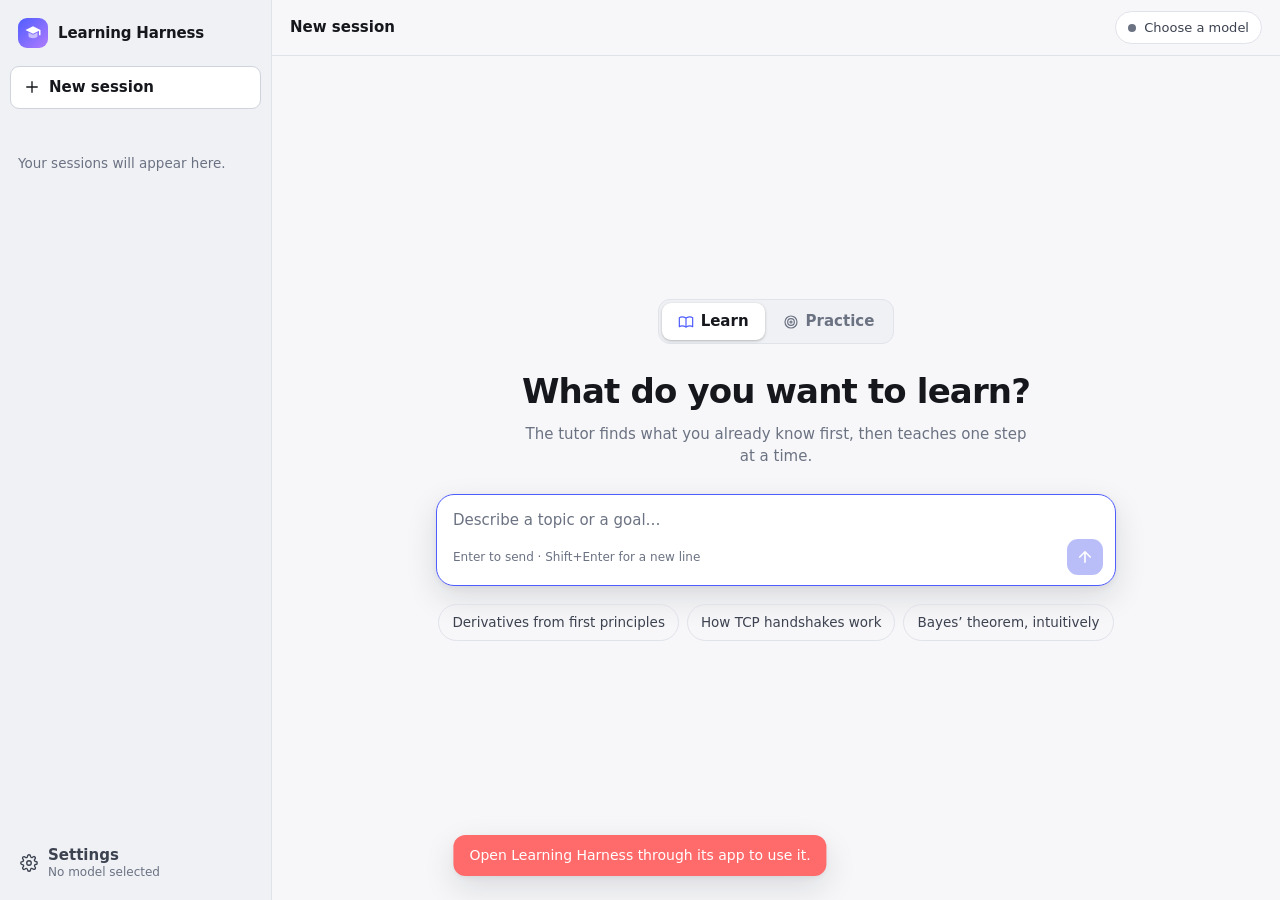
==== src/index.html @ 30ff320a "baseline" ====
<!doctype html>
<html lang="en">
<head>
  <meta charset="utf-8" />
  <meta name="viewport" content="width=device-width, initial-scale=1, viewport-fit=cover" />
  <title>Learning Harness</title>
  <link rel="stylesheet" href="./vendor/katex/katex.min.css" />
  <link rel="stylesheet" href="./styles.css" />
  <script src="./vendor/katex/katex.min.js" defer></script>
  <script type="module" src="./app.js"></script>
</head>
<body>
  <div id="app" class="app">
    <aside class="sidebar" id="sidebar">
      <div class="brand">
        <span class="brand-mark" aria-hidden="true">
          <svg viewBox="0 0 24 24"><path d="M12 3 2 8l10 5 8-4v6h2V8L12 3Z"/><path d="M6 11.2V16c0 1.7 2.7 3 6 3s6-1.3 6-3v-4.8l-6 3-6-3Z" opacity=".55"/></svg>
        </span>
        <span class="brand-name">Learning Harness</span>
        <button class="icon-btn only-mobile" id="close-sidebar" type="button" aria-label="Close menu">
          <svg viewBox="0 0 24 24"><path d="M6 6l12 12M18 6 6 18"/></svg>
        </button>
      </div>

      <button class="new-session" id="new-session" type="button">
        <svg viewBox="0 0 24 24" aria-hidden="true"><path d="M12 5v14M5 12h14"/></svg>
        New session
      </button>

      <nav class="session-list" id="session-list" aria-label="Sessions"></nav>

      <button class="sidebar-footer" id="open-settings" type="button">
        <svg viewBox="0 0 24 24" aria-hidden="true"><circle cx="12" cy="12" r="3"/><path d="M19.4 15a1.7 1.7 0 0 0 .3 1.8l.1.1a2 2 0 1 1-2.8 2.8l-.1-.1a1.7 1.7 0 0 0-1.8-.3 1.7 1.7 0 0 0-1 1.5V21a2 2 0 1 1-4 0v-.1a1.7 1.7 0 0 0-1.1-1.5 1.7 1.7 0 0 0-1.8.3l-.1.1a2 2 0 1 1-2.8-2.8l.1-.1a1.7 1.7 0 0 0 .3-1.8 1.7 1.7 0 0 0-1.5-1H3a2 2 0 1 1 0-4h.1a1.7 1.7 0 0 0 1.5-1.1 1.7 1.7 0 0 0-.3-1.8l-.1-.1a2 2 0 1 1 2.8-2.8l.1.1a1.7 1.7 0 0 0 1.8.3H9a1.7 1.7 0 0 0 1-1.5V3a2 2 0 1 1 4 0v.1a1.7 1.7 0 0 0 1 1.5 1.7 1.7 0 0 0 1.8-.3l.1-.1a2 2 0 1 1 2.8 2.8l-.1.1a1.7 1.7 0 0 0-.3 1.8V9a1.7 1.7 0 0 0 1.5 1H21a2 2 0 1 1 0 4h-.1a1.7 1.7 0 0 0-1.5 1Z"/></svg>
        <span class="footer-text">
          <span>Settings</span>
          <small id="model-label">No model selected</small>
        </span>
      </button>
    </aside>
    <div class="scrim only-mobile" id="scrim" hidden></div>

    <main class="main">
      <header class="topbar">
        <button class="icon-btn only-mobile" id="open-sidebar" type="button" aria-label="Open menu">
          <svg viewBox="0 0 24 24"><path d="M4 7h16M4 12h16M4 17h16"/></svg>
        </button>
        <div class="topbar-title">
          <span class="mode-chip" id="session-mode" hidden></span>
          <h1 id="session-title">New session</h1>
        </div>
        <button class="model-pill" id="model-pill" type="button" title="Change model">
          <span class="dot" aria-hidden="true"></span>
          <span id="model-pill-text">Choose a model</span>
        </button>
      </header>

      <section class="home" id="home">
        <div class="home-inner">
          <div class="segmented" role="tablist" aria-label="Mode" id="mode-toggle">
            <button type="button" role="tab" data-mode="learn" aria-selected="true">
              <svg viewBox="0 0 24 24" aria-hidden="true"><path d="M2 5.5C4.5 4 8 4 12 6c4-2 7.5-2 10-.5V19c-2.5-1.5-6-1.5-10 .5-4-2-7.5-2-10-.5V5.5Z"/><path d="M12 6v13.5"/></svg>
              Learn
            </button>
            <button type="button" role="tab" data-mode="practice" aria-selected="false">
              <svg viewBox="0 0 24 24" aria-hidden="true"><circle cx="12" cy="12" r="9"/><circle cx="12" cy="12" r="5"/><circle cx="12" cy="12" r="1.5"/></svg>
              Practice
            </button>
          </div>
          <h2 class="hero" id="hero">What do you want to learn?</h2>
          <p class="hero-sub" id="hero-sub">The tutor finds what you already know first, then teaches one step at a time.</p>
          <div class="notice" id="setup-notice" hidden>
            <div>
              <strong>Connect a model to start.</strong>
              <span>Sign in with WorkBuddy or add an API key.</span>
            </div>
            <button class="btn primary" type="button" id="setup-button">Open settings</button>
          </div>
          <div class="composer-slot" id="home-composer-slot"></div>
          <div class="suggestions" id="suggestions"></div>
        </div>
      </section>

      <section class="conversation" id="conversation" hidden>
        <div class="messages" id="messages" aria-live="polite"></div>
        <div class="composer-dock" id="dock-composer-slot"></div>
      </section>

      <form class="composer" id="composer">
        <textarea id="prompt" rows="1" placeholder="Describe a topic, a goal, or paste a problem…" aria-label="Message"></textarea>
        <div class="composer-row">
          <span class="composer-hint">Enter to send · Shift+Enter for a new line</span>
          <button class="send" id="send" type="submit" aria-label="Send">
            <svg class="icon-send" viewBox="0 0 24 24"><path d="M12 19V5M5 12l7-7 7 7"/></svg>
            <svg class="icon-stop" viewBox="0 0 24 24"><rect x="6" y="6" width="12" height="12" rx="2"/></svg>
          </button>
        </div>
      </form>
    </main>
  </div>

  <dialog class="settings" id="settings">
    <form method="dialog" class="settings-head">
      <h2>Settings</h2>
      <button class="icon-btn" value="close" aria-label="Close">
        <svg viewBox="0 0 24 24"><path d="M6 6l12 12M18 6 6 18"/></svg>
      </button>
    </form>
    <div class="settings-body">
      <section class="settings-section">
        <h3>Model</h3>
        <p class="muted">Used for every tutor reply.</p>
        <div class="model-form" id="model-form"></div>
      </section>
      <section class="settings-section">
        <h3>Providers</h3>
        <p class="muted">Keys and sign-ins stay on this device, outside your synced data.</p>
        <div class="provider-list" id="provider-list"></div>
      </section>
    </div>
  </dialog>

  <div class="toast" id="toast" role="status" hidden></div>
</body>
</html>
---- src/styles.css ----
/* ---------- tokens ---------- */
:root {
  color-scheme: dark;
  --bg: #0d0f14;
  --bg-elev: #13161d;
  --panel: #161a22;
  --panel-2: #1c212b;
  --hover: #222835;
  --border: #262c38;
  --border-strong: #343b4a;
  --text: #e9ecf2;
  --text-2: #b4bccb;
  --muted: #828b9c;
  --accent: #7c8cff;
  --accent-strong: #5b6cff;
  --accent-soft: rgba(124, 140, 255, 0.14);
  --learn: #7c8cff;
  --practice: #f2a93b;
  --ok: #3ecf8e;
  --warn: #f2a93b;
  --danger: #ff6b6b;
  --danger-soft: rgba(255, 107, 107, 0.12);
  --user-bubble: #1f2531;
  --shadow: 0 10px 30px rgba(0, 0, 0, 0.35), 0 2px 6px rgba(0, 0, 0, 0.25);
  --radius: 14px;
  --radius-sm: 9px;
  --sidebar-w: 272px;
  --content-w: 760px;
  --font: ui-sans-serif, system-ui, -apple-system, "Segoe UI", Roboto, "Helvetica Neue", Arial, sans-serif;
  --font-mono: ui-monospace, "SF Mono", "JetBrains Mono", Menlo, Consolas, monospace;
}

@media (prefers-color-scheme: light) {
  :root {
    color-scheme: light;
    --bg: #f7f7f9;
    --bg-elev: #ffffff;
    --panel: #f0f1f5;
    --panel-2: #e8eaf0;
    --hover: #e4e6ee;
    --border: #e1e3ea;
    --border-strong: #cfd3dd;
    --text: #15171c;
    --text-2: #3c4250;
    --muted: #6b7282;
    --accent: #4f5dff;
    --accent-strong: #3a48f0;
    --accent-soft: rgba(79, 93, 255, 0.1);
    --learn: #4f5dff;
    --practice: #d48806;
    --user-bubble: #eceef4;
    --shadow: 0 12px 32px rgba(20, 24, 40, 0.12), 0 2px 6px rgba(20, 24, 40, 0.06);
  }
}

/* ---------- base ---------- */
* { box-sizing: border-box; }
html, body { height: 100%; margin: 0; }
body {
  background: var(--bg);
  color: var(--text);
  font: 15px/1.5 var(--font);
  -webkit-font-smoothing: antialiased;
  overflow: hidden;
}
button, input, select, textarea { font: inherit; color: inherit; }
button { cursor: pointer; }
svg { width: 18px; height: 18px; fill: none; stroke: currentColor; stroke-width: 1.8; stroke-linecap: round; stroke-linejoin: round; flex: none; }
[hidden] { display: none !important; }
:focus-visible { outline: 2px solid var(--accent); outline-offset: 2px; }

.app {
  display: grid;
  grid-template-columns: var(--sidebar-w) 1fr;
  height: 100vh;
  height: 100dvh;
}

/* ---------- sidebar ---------- */
.sidebar {
  display: flex;
  flex-direction: column;
  gap: 10px;
  min-height: 0;
  padding: 14px 10px 10px;
  background: var(--panel);
  border-right: 1px solid var(--border);
}
.brand { display: flex; align-items: center; gap: 10px; padding: 4px 8px 8px; }
.brand-mark {
  display: grid; place-items: center;
  width: 30px; height: 30px; border-radius: 9px;
  background: linear-gradient(135deg, var(--accent), #b07cff);
  color: white;
}
.brand-mark svg { width: 18px; height: 18px; fill: currentColor; stroke: none; }
.brand-name { font-weight: 650; letter-spacing: -0.01em; flex: 1; }

.new-session {
  display: flex; align-items: center; gap: 8px;
  padding: 9px 12px;
  border: 1px solid var(--border-strong);
  border-radius: var(--radius-sm);
  background: var(--bg-elev);
  font-weight: 550;
  transition: background .15s, border-color .15s;
}
.new-session:hover { background: var(--hover); }

.session-list { flex: 1; overflow-y: auto; min-height: 0; padding: 4px 0; margin: 0 -4px; }
.session-group { padding: 0 4px; }
.session-group + .session-group { margin-top: 12px; }
.session-group h4 {
  margin: 6px 8px 4px; font-size: 11.5px; font-weight: 600;
  text-transform: uppercase; letter-spacing: .06em; color: var(--muted);
}
.session-item {
  position: relative;
  display: flex; align-items: center; gap: 9px;
  width: 100%;
  padding: 7px 8px 7px 10px;
  border: 0; border-radius: 8px;
  background: transparent;
  text-align: left;
  color: var(--text-2);
}
.session-item:hover { background: var(--hover); color: var(--text); }
.session-item.active { background: var(--accent-soft); color: var(--text); }
.session-item .title { flex: 1; min-width: 0; white-space: nowrap; overflow: hidden; text-overflow: ellipsis; font-size: 14px; }
.mode-dot { width: 7px; height: 7px; border-radius: 50%; background: var(--learn); flex: none; }
.mode-dot.practice { background: var(--practice); }
.session-item .delete {
  display: grid; place-items: center;
  width: 26px; height: 26px; margin: -4px -2px -4px 0;
  border: 0; border-radius: 6px; background: transparent; color: var(--muted);
  opacity: 0; transition: opacity .12s;
}
.session-item:hover .delete, .session-item .delete:focus-visible { opacity: 1; }
.session-item .delete:hover { color: var(--danger); background: var(--danger-soft); }
.session-item .delete.armed { opacity: 1; color: white; background: var(--danger); }
.session-item .delete svg { width: 15px; height: 15px; }
.session-empty { padding: 18px 12px; color: var(--muted); font-size: 13.5px; line-height: 1.45; }

.sidebar-footer {
  display: flex; align-items: center; gap: 10px;
  padding: 10px; border: 0; border-radius: 10px; background: transparent; text-align: left;
  color: var(--text-2);
}
.sidebar-footer:hover { background: var(--hover); color: var(--text); }
.footer-text { display: flex; flex-direction: column; min-width: 0; line-height: 1.25; }
.footer-text span { font-weight: 550; }
.footer-text small { color: var(--muted); font-size: 12px; white-space: nowrap; overflow: hidden; text-overflow: ellipsis; }

/* ---------- main ---------- */
.main { position: relative; display: flex; flex-direction: column; min-width: 0; min-height: 0; }
.topbar {
  display: flex; align-items: center; gap: 10px;
  height: 56px; padding: 0 18px;
  border-bottom: 1px solid var(--border);
  flex: none;
}
.topbar-title { display: flex; align-items: center; gap: 10px; min-width: 0; flex: 1; }
.topbar h1 { margin: 0; font-size: 15px; font-weight: 600; white-space: nowrap; overflow: hidden; text-overflow: ellipsis; }
.mode-chip {
  font-size: 11.5px; font-weight: 650; letter-spacing: .03em; text-transform: uppercase;
  padding: 3px 8px; border-radius: 999px;
  color: var(--learn); background: var(--accent-soft);
}
.mode-chip.practice { color: var(--practice); background: rgba(242, 169, 59, 0.14); }
.model-pill {
  display: flex; align-items: center; gap: 8px; max-width: 46%;
  padding: 6px 12px; border-radius: 999px;
  border: 1px solid var(--border); background: var(--bg-elev);
  font-size: 13px; color: var(--text-2);
}
.model-pill:hover { border-color: var(--border-strong); color: var(--text); }
.model-pill span:last-child { white-space: nowrap; overflow: hidden; text-overflow: ellipsis; }
.model-pill .dot { width: 8px; height: 8px; border-radius: 50%; background: var(--muted); flex: none; }
.model-pill.ready .dot { background: var(--ok); box-shadow: 0 0 0 3px rgba(62, 207, 142, 0.18); }

.icon-btn {
  display: grid; place-items: center;
  width: 34px; height: 34px; border: 0; border-radius: 8px;
  background: transparent; color: var(--text-2);
}
.icon-btn:hover { background: var(--hover); color: var(--text); }

/* ---------- home ---------- */
.home { flex: 1; overflow-y: auto; display: grid; place-items: center; padding: 32px 20px 48px; }
.home-inner { width: 100%; max-width: 680px; display: flex; flex-direction: column; align-items: center; }
.hero { margin: 22px 0 6px; font-size: clamp(26px, 4vw, 34px); font-weight: 680; letter-spacing: -0.025em; text-align: center; }
.hero-sub { margin: 0 0 26px; color: var(--muted); text-align: center; max-width: 520px; }
.segmented {
  display: inline-flex; gap: 2px; padding: 3px;
  border-radius: 12px; background: var(--panel); border: 1px solid var(--border);
}
.segmented button {
  display: flex; align-items: center; gap: 7px;
  padding: 7px 16px; border: 0; border-radius: 9px;
  background: transparent; color: var(--muted); font-weight: 560;
  transition: background .15s, color .15s;
}
.segmented button svg { width: 16px; height: 16px; }
.segmented button[aria-selected="true"] { background: var(--bg-elev); color: var(--text); box-shadow: 0 1px 3px rgba(0,0,0,.25); }
.segmented button[aria-selected="true"][data-mode="learn"] svg { color: var(--learn); }
.segmented button[aria-selected="true"][data-mode="practice"] svg { color: var(--practice); }

.composer-slot { width: 100%; }
.suggestions { display: flex; flex-wrap: wrap; justify-content: center; gap: 8px; margin-top: 18px; }
.suggestion {
  padding: 7px 13px; border-radius: 999px;
  border: 1px solid var(--border); background: transparent;
  color: var(--text-2); font-size: 13.5px;
  transition: border-color .15s, background .15s;
}
.suggestion:hover { border-color: var(--border-strong); background: var(--panel); color: var(--text); }

.notice {
  display: flex; align-items: center; justify-content: space-between; gap: 16px;
  width: 100%; margin-bottom: 14px; padding: 12px 14px;
  border-radius: var(--radius); border: 1px solid var(--border);
  background: linear-gradient(0deg, var(--accent-soft), var(--accent-soft)), var(--bg-elev);
}
.notice div { display: flex; flex-direction: column; gap: 2px; font-size: 14px; }
.notice span { color: var(--muted); }

/* ---------- composer ---------- */
.composer {
  width: 100%;
  display: flex; flex-direction: column; gap: 6px;
  padding: 12px 12px 10px 16px;
  border-radius: 18px; border: 1px solid var(--border-strong);
  background: var(--bg-elev);
  box-shadow: var(--shadow);
  transition: border-color .15s;
}
.composer:focus-within { border-color: var(--accent); }
.composer textarea {
  width: 100%; min-height: 26px; max-height: 240px;
  resize: none; border: 0; outline: 0; background: transparent;
  line-height: 1.5; padding: 2px 0;
}
.composer textarea::placeholder { color: var(--muted); }
.composer-row { display: flex; align-items: center; justify-content: space-between; gap: 12px; }
.composer-hint { font-size: 12px; color: var(--muted); }
.send {
  display: grid; place-items: center; margin-left: auto;
  width: 36px; height: 36px; border-radius: 11px; border: 0;
  background: var(--accent-strong); color: white;
  transition: background .15s, opacity .15s, transform .1s;
}
.send:hover { background: var(--accent); }
.send:active { transform: scale(.96); }
.send:disabled { opacity: .35; cursor: default; }
.send svg { width: 18px; height: 18px; stroke-width: 2.2; }
.send .icon-stop { display: none; fill: currentColor; stroke: none; }
.composer.busy .send { background: var(--text); color: var(--bg); }
.composer.busy .icon-send { display: none; }
.composer.busy .icon-stop { display: block; }
.composer.busy .send:disabled { opacity: 1; }

/* ---------- conversation ---------- */
.conversation { flex: 1; display: flex; flex-direction: column; min-height: 0; }
.messages { flex: 1; overflow-y: auto; padding: 28px 20px 12px; scroll-behavior: smooth; }
.messages > * { max-width: var(--content-w); margin-left: auto; margin-right: auto; }
.composer-dock { padding: 8px 20px 18px; }
.composer-dock .composer { max-width: var(--content-w); margin: 0 auto; box-shadow: none; }

.msg { margin-bottom: 26px; }
.msg.user { display: flex; justify-content: flex-end; }
.msg.user .bubble {
  max-width: min(82%, 620px);
  padding: 10px 15px; border-radius: 18px 18px 6px 18px;
  background: var(--user-bubble);
  white-space: pre-wrap; overflow-wrap: anywhere;
}
.msg.assistant .meta {
  display: flex; align-items: center; gap: 8px; margin-bottom: 6px;
  font-size: 12.5px; color: var(--muted);
}
.avatar {
  display: grid; place-items: center;
  width: 22px; height: 22px; border-radius: 7px;
  background: linear-gradient(135deg, var(--accent), #b07cff); color: white;
}
.avatar svg { width: 13px; height: 13px; fill: currentColor; stroke: none; }
.meta .who { color: var(--text-2); font-weight: 600; }
.badge {
  font-size: 11px; font-weight: 600; padding: 2px 7px; border-radius: 999px;
  background: var(--panel-2); color: var(--text-2);
}
.badge.warn { background: rgba(242, 169, 59, 0.14); color: var(--warn); }

.thinking { margin: 4px 0 10px; border-left: 2px solid var(--border-strong); padding-left: 12px; }
.thinking summary { cursor: pointer; color: var(--muted); font-size: 13px; list-style: none; user-select: none; }
.thinking summary::-webkit-details-marker { display: none; }
.thinking summary::before { content: "▸ "; }
.thinking[open] summary::before { content: "▾ "; }
.thinking .thinking-body { margin-top: 6px; color: var(--muted); font-size: 13.5px; white-space: pre-wrap; max-height: 320px; overflow-y: auto; }

.prose { font-size: 15.5px; line-height: 1.7; overflow-wrap: anywhere; }
.prose > :first-child { margin-top: 0; }
.prose > :last-child { margin-bottom: 0; }
.prose p, .prose ul, .prose ol, .prose pre, .prose blockquote, .prose table { margin: 0 0 14px; }
.prose h1, .prose h2, .prose h3, .prose h4 { margin: 22px 0 10px; line-height: 1.3; letter-spacing: -0.01em; }
.prose h1 { font-size: 1.35em; } .prose h2 { font-size: 1.2em; } .prose h3 { font-size: 1.07em; }
.prose ul, .prose ol { padding-left: 1.4em; }
.prose li + li { margin-top: 4px; }
.prose a { color: var(--accent); text-decoration: none; }
.prose a:hover { text-decoration: underline; }
.prose code { font-family: var(--font-mono); font-size: .88em; padding: .12em .38em; border-radius: 6px; background: var(--panel-2); }
.prose pre { padding: 14px 16px; border-radius: 12px; background: var(--panel); border: 1px solid var(--border); overflow-x: auto; }
.prose pre code { padding: 0; background: none; font-size: 13.5px; line-height: 1.55; }
.prose blockquote { padding: 2px 0 2px 14px; border-left: 3px solid var(--border-strong); color: var(--text-2); }
.prose table { border-collapse: collapse; display: block; overflow-x: auto; }
.prose th, .prose td { border: 1px solid var(--border); padding: 6px 10px; }
.prose th { background: var(--panel); }
.prose hr { border: 0; border-top: 1px solid var(--border); margin: 20px 0; }
.prose .katex-display { overflow-x: auto; overflow-y: hidden; padding: 4px 0; }
.prose.streaming > :last-child::after {
  content: ""; display: inline-block; width: 7px; height: 1.05em; margin-left: 2px;
  vertical-align: text-bottom; border-radius: 2px; background: var(--accent);
  animation: blink 1s steps(2) infinite;
}
@keyframes blink { 50% { opacity: 0; } }
.typing { display: inline-flex; gap: 4px; padding: 8px 0; }
.typing i { width: 6px; height: 6px; border-radius: 50%; background: var(--muted); animation: bounce 1.2s infinite; }
.typing i:nth-child(2) { animation-delay: .15s; } .typing i:nth-child(3) { animation-delay: .3s; }
@keyframes bounce { 0%, 60%, 100% { transform: translateY(0); opacity: .5; } 30% { transform: translateY(-4px); opacity: 1; } }

.error-card {
  display: flex; align-items: flex-start; gap: 12px;
  margin-top: 10px; padding: 12px 14px; border-radius: 12px;
  background: var(--danger-soft); border: 1px solid rgba(255, 107, 107, 0.3);
  font-size: 14px;
}
.error-card .text { flex: 1; overflow-wrap: anywhere; }
.error-card strong { display: block; color: var(--danger); margin-bottom: 2px; }

/* ---------- buttons & inputs ---------- */
.btn {
  display: inline-flex; align-items: center; justify-content: center; gap: 6px;
  padding: 8px 14px; border-radius: 9px;
  border: 1px solid var(--border-strong); background: var(--bg-elev);
  font-size: 13.5px; font-weight: 560; white-space: nowrap;
  transition: background .15s, border-color .15s, opacity .15s;
}
.btn:hover { background: var(--hover); }
.btn:disabled { opacity: .5; cursor: default; }
.btn.primary { background: var(--accent-strong); border-color: var(--accent-strong); color: white; }
.btn.primary:hover { background: var(--accent); }
.btn.danger { color: var(--danger); }
.btn.danger:hover { background: var(--danger-soft); border-color: rgba(255, 107, 107, 0.4); }
.btn.link { border-color: transparent; background: transparent; color: var(--accent); padding: 8px 6px; align-self: flex-start; }
.btn.small { padding: 5px 11px; font-size: 12.5px; border-radius: 8px; }
.btn.link:hover { text-decoration: underline; background: transparent; }
.btn svg { width: 15px; height: 15px; }

.field { display: flex; flex-direction: column; gap: 6px; }
.field label { font-size: 12.5px; font-weight: 600; color: var(--text-2); }
.input, select.input {
  width: 100%; padding: 9px 11px; border-radius: 9px;
  border: 1px solid var(--border-strong); background: var(--bg);
  outline: 0; transition: border-color .15s;
}
select.input {
  appearance: none; -webkit-appearance: none; padding-right: 32px;
  background-image: url("data:image/svg+xml,%3Csvg xmlns='http://www.w3.org/2000/svg' viewBox='0 0 24 24' fill='none' stroke='%23828b9c' stroke-width='2' stroke-linecap='round' stroke-linejoin='round'%3E%3Cpath d='m6 9 6 6 6-6'/%3E%3C/svg%3E");
  background-repeat: no-repeat; background-position: right 10px center; background-size: 16px;
}
.input:focus { border-color: var(--accent); }
.row { display: flex; gap: 8px; align-items: center; }
.row .input { flex: 1; min-width: 0; }

/* ---------- settings ---------- */
.settings {
  width: min(640px, calc(100vw - 24px)); max-height: min(86vh, 860px);
  padding: 0; border: 1px solid var(--border); border-radius: 18px;
  background: var(--bg-elev); color: var(--text); box-shadow: var(--shadow);
}
.settings[open] { display: flex; flex-direction: column; }
.settings::backdrop { background: rgba(5, 7, 12, 0.55); backdrop-filter: blur(3px); }
.settings-head { display: flex; align-items: center; justify-content: space-between; padding: 16px 18px 12px 22px; border-bottom: 1px solid var(--border); }
.settings-head h2 { margin: 0; font-size: 17px; }
.settings-body { overflow-y: auto; padding: 6px 22px 22px; }
.settings-section { padding-top: 16px; }
.settings-section h3 { margin: 0; font-size: 14px; }
.muted { color: var(--muted); font-size: 13px; margin: 2px 0 12px; }

.model-form { display: grid; grid-template-columns: 1fr 1fr; gap: 12px; }
.model-form .full { grid-column: 1 / -1; }
.model-detail { font-size: 12.5px; color: var(--muted); }

.provider-list { display: flex; flex-direction: column; gap: 10px; }
.provider {
  padding: 12px 14px; border-radius: 13px;
  border: 1px solid var(--border); background: var(--bg);
}
.provider:not(.open) .provider-body { display: none; }
.provider.connected { border-color: rgba(62, 207, 142, 0.35); }
.provider-head { display: flex; align-items: center; gap: 10px; }
.provider-name { font-weight: 620; flex: 1; }
.status { display: inline-flex; align-items: center; gap: 6px; font-size: 12.5px; color: var(--muted); }
.status::before { content: ""; width: 7px; height: 7px; border-radius: 50%; background: var(--border-strong); }
.status.on { color: var(--ok); }
.status.on::before { background: var(--ok); }
.provider-body { margin-top: 12px; display: flex; flex-direction: column; gap: 10px; }
.provider-body .hint { font-size: 12.5px; color: var(--muted); margin: 0; }
.provider-body details { margin-top: 2px; }
.provider details summary { cursor: pointer; font-size: 12.5px; color: var(--muted); }
.provider details[open] summary { margin-bottom: 8px; }
.waiting { display: flex; align-items: center; gap: 10px; font-size: 13.5px; color: var(--text-2); }
.spinner { width: 16px; height: 16px; border-radius: 50%; border: 2px solid var(--border-strong); border-top-color: var(--accent); animation: spin .8s linear infinite; flex: none; }
@keyframes spin { to { transform: rotate(360deg); } }

/* ---------- toast ---------- */
.toast {
  position: fixed; left: 50%; bottom: 24px; transform: translateX(-50%);
  max-width: min(520px, calc(100vw - 32px));
  padding: 10px 16px; border-radius: 12px;
  background: var(--text); color: var(--bg); font-size: 14px; box-shadow: var(--shadow);
  z-index: 50;
}
.toast.error { background: var(--danger); color: white; }

.only-mobile { display: none; }

/* ---------- small screens ---------- */
@media (max-width: 760px) {
  .app { grid-template-columns: 1fr; }
  .only-mobile { display: grid; }
  .sidebar {
    position: fixed; inset: 0 auto 0 0; z-index: 30;
    width: min(86vw, 320px);
    transform: translateX(-100%); transition: transform .22s ease;
    box-shadow: var(--shadow);
  }
  .app.nav-open .sidebar { transform: none; }
  .scrim { position: fixed; inset: 0; z-index: 20; background: rgba(0, 0, 0, 0.45); }
  .topbar { padding: 0 10px; }
  .model-pill { max-width: 52%; }
  .composer-hint { display: none; }
  .messages { padding: 20px 14px 8px; }
  .composer-dock { padding: 6px 10px calc(10px + env(safe-area-inset-bottom)); }
  .model-form { grid-template-columns: 1fr; }
  .session-item .delete { opacity: 1; }
}
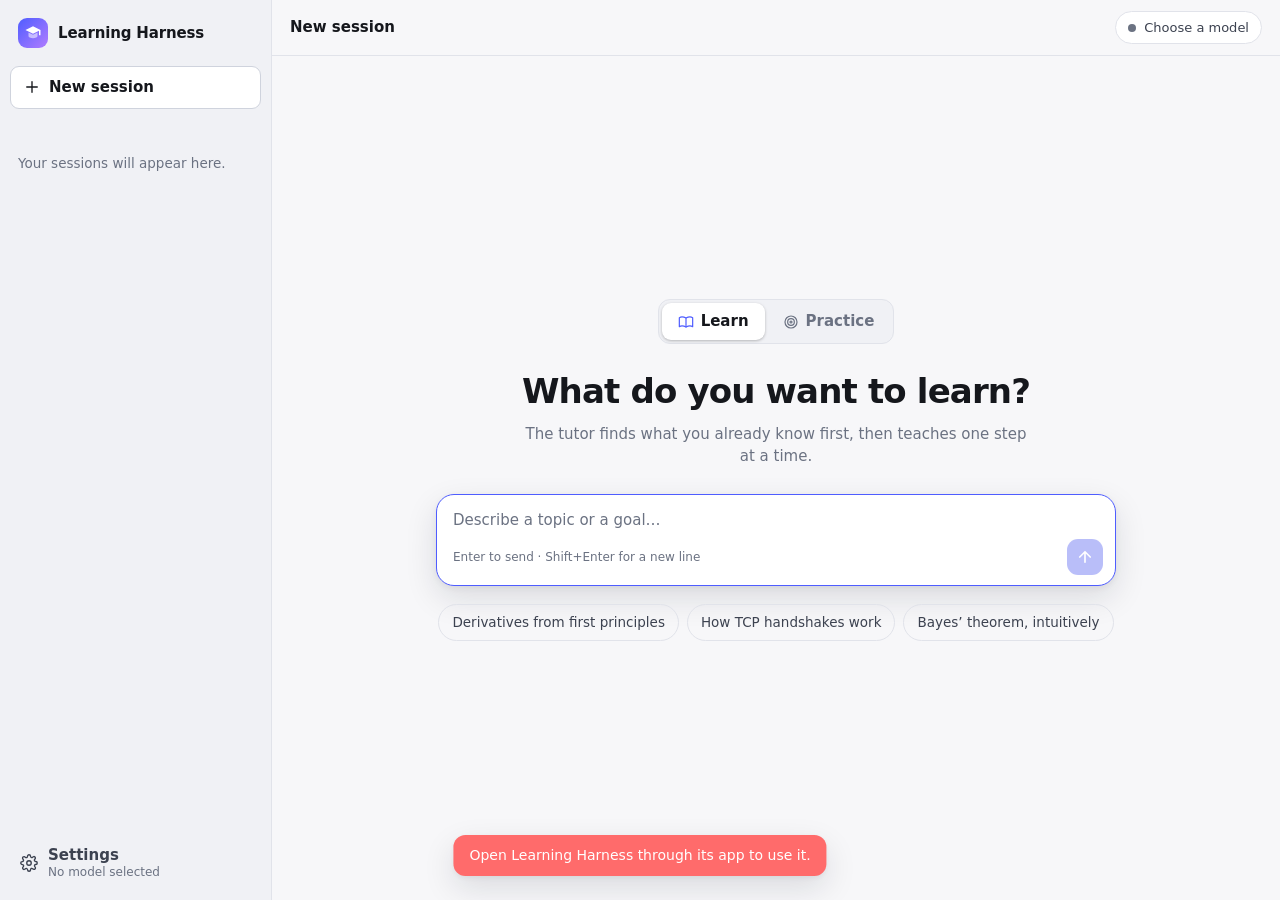
==== commit 33baab54: "M2: model roles (settings migration, resolve, set_role_model/test_role, role cards UI, usage)" ====
--- a/src/index.html
+++ b/src/index.html
@@ -107,8 +107,8 @@
     </form>
     <div class="settings-body">
       <section class="settings-section">
-        <h3>Model</h3>
-        <p class="muted">Used for every tutor reply.</p>
+        <h3>Model roles</h3>
+        <p class="muted">Pick a model per job. Only Tutor is required; unset roles use the Tutor model.</p>
         <div class="model-form" id="model-form"></div>
       </section>
       <section class="settings-section">
--- a/src/styles.css
+++ b/src/styles.css
@@ -391,6 +391,29 @@
 .model-form .full { grid-column: 1 / -1; }
 .model-detail { font-size: 12.5px; color: var(--muted); }
 
+/* Model roles (§4.22). Each role card spans the full settings width. */
+.role-card {
+  padding: 14px 16px; border-radius: 13px;
+  border: 1px solid var(--border); background: var(--bg);
+  display: flex; flex-direction: column; gap: 10px;
+}
+.role-card.required { border-color: rgba(110, 160, 255, 0.45); }
+.model-form > .roles-optional { grid-column: 1 / -1; }
+.roles-optional > summary { cursor: pointer; font-size: 13px; font-weight: 600; color: var(--text-2); padding: 8px 2px; }
+.roles-optional > .role-card { margin-bottom: 10px; }
+.role-head { display: flex; align-items: center; gap: 8px; flex-wrap: wrap; }
+.role-title { font-size: 13.5px; flex: 1; }
+.role-title em { color: var(--muted); font-style: italic; }
+.chip { font-size: 11px; padding: 2px 8px; border-radius: 999px; border: 1px solid var(--border-strong); color: var(--text-2); }
+.chip.req { border-color: var(--accent); color: var(--accent); }
+.chip.fallback { color: var(--muted); }
+.role-guidance { font-size: 12.5px; color: var(--muted); margin: 0; line-height: 1.5; }
+.role-usage { font-size: 12px; color: var(--muted); }
+.role-warnings { display: flex; flex-direction: column; gap: 3px; }
+.warn-line { font-size: 12px; color: #e0a44a; }
+.role-test { font-size: 12px; color: var(--ok); }
+.role-test.error { color: var(--danger, #e05a5a); }
+
 .provider-list { display: flex; flex-direction: column; gap: 10px; }
 .provider {
   padding: 12px 14px; border-radius: 13px;
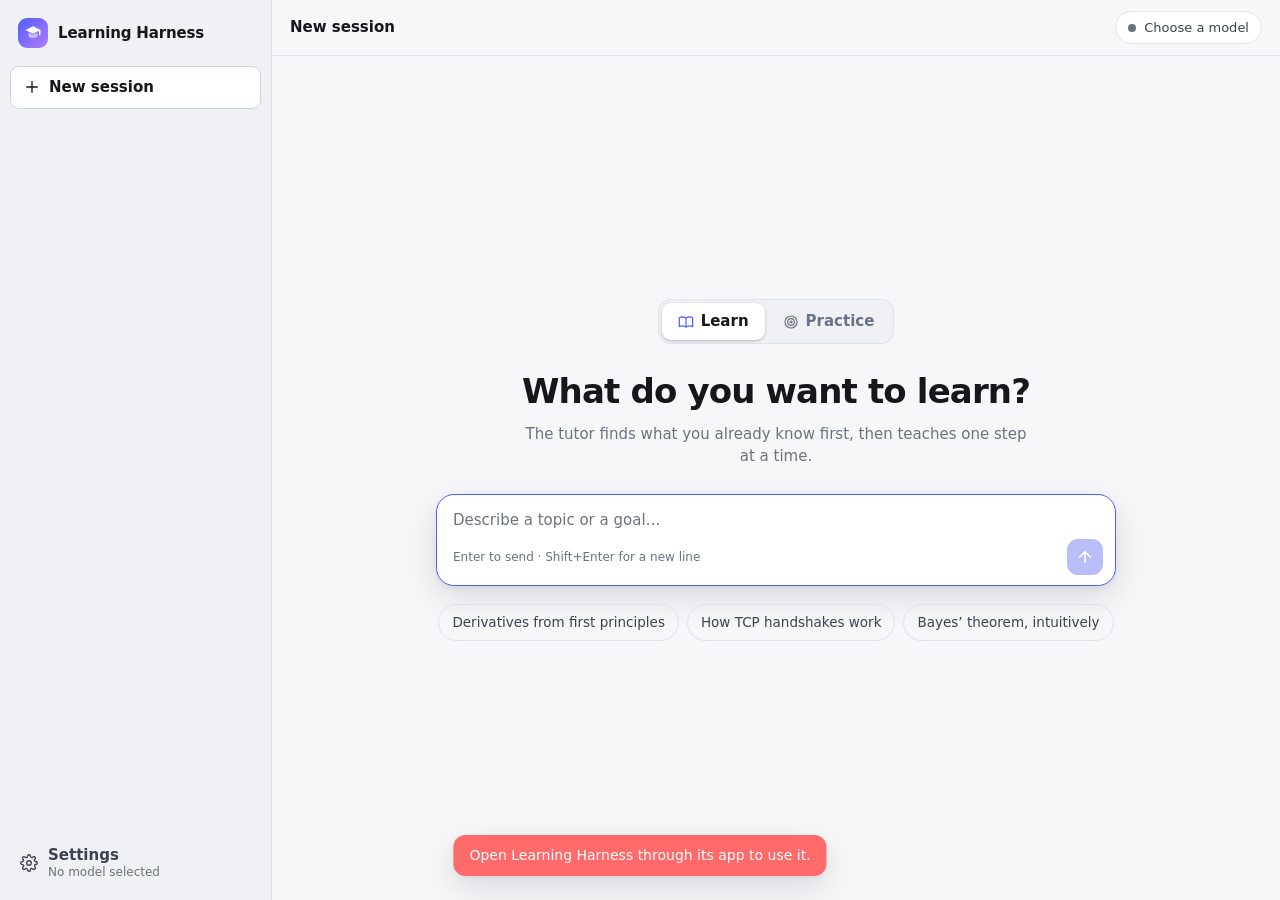
==== commit 20ce8589: "M6+M7: Learn UI (phase strip, cards, plan panel, job chips) and streaming/lazy-render performance" ====
--- a/src/index.html
+++ b/src/index.html
@@ -6,7 +6,6 @@
   <title>Learning Harness</title>
   <link rel="stylesheet" href="./vendor/katex/katex.min.css" />
   <link rel="stylesheet" href="./styles.css" />
-  <script src="./vendor/katex/katex.min.js" defer></script>
   <script type="module" src="./app.js"></script>
 </head>
 <body>
@@ -48,6 +47,10 @@
           <span class="mode-chip" id="session-mode" hidden></span>
           <h1 id="session-title">New session</h1>
         </div>
+        <button class="plan-toggle btn small" id="plan-toggle" type="button" aria-controls="plan-panel" aria-expanded="false" hidden>
+          <svg viewBox="0 0 24 24" aria-hidden="true"><path d="M9 6h11M9 12h11M9 18h11M4 6h.01M4 12h.01M4 18h.01"/></svg>
+          Plan
+        </button>
         <button class="model-pill" id="model-pill" type="button" title="Change model">
           <span class="dot" aria-hidden="true"></span>
           <span id="model-pill-text">Choose a model</span>
@@ -81,8 +84,21 @@
       </section>
 
       <section class="conversation" id="conversation" hidden>
-        <div class="messages" id="messages" aria-live="polite"></div>
-        <div class="composer-dock" id="dock-composer-slot"></div>
+        <div class="conv-main">
+          <nav class="phase-strip" id="phase-strip" aria-label="Session progress" hidden></nav>
+          <div class="messages" id="messages">
+            <div class="timeline" id="timeline" role="log" aria-live="polite" aria-relevant="additions"></div>
+            <div class="plan-slot" id="plan-slot"></div>
+            <div class="live" id="live"></div>
+          </div>
+          <div class="composer-dock" id="dock-composer-slot"></div>
+          <div class="readonly-bar" id="readonly-bar" hidden>
+            <p>This session was made with an earlier version of the tutor and is read-only.</p>
+            <button class="btn primary" id="readonly-new" type="button">Start a new session</button>
+          </div>
+        </div>
+        <div class="plan-scrim" id="plan-scrim" hidden></div>
+        <aside class="plan-panel" id="plan-panel" aria-label="Plan" hidden></aside>
       </section>
 
       <form class="composer" id="composer">
--- a/src/styles.css
+++ b/src/styles.css
@@ -260,9 +260,12 @@
 .composer.busy .send:disabled { opacity: 1; }
 
 /* ---------- conversation ---------- */
-.conversation { flex: 1; display: flex; flex-direction: column; min-height: 0; }
-.messages { flex: 1; overflow-y: auto; padding: 28px 20px 12px; scroll-behavior: smooth; }
+.conversation { flex: 1; display: flex; min-height: 0; min-width: 0; position: relative; }
+.conv-main { flex: 1; display: flex; flex-direction: column; min-height: 0; min-width: 0; }
+.messages { flex: 1; overflow-y: auto; padding: 28px 20px 12px; }
 .messages > * { max-width: var(--content-w); margin-left: auto; margin-right: auto; }
+/* Off-screen history skips layout and paint; `auto` remembers real sizes. */
+.timeline > * { content-visibility: auto; contain-intrinsic-block-size: auto 140px; }
 .composer-dock { padding: 8px 20px 18px; }
 .composer-dock .composer { max-width: var(--content-w); margin: 0 auto; box-shadow: none; }
 
@@ -317,7 +320,12 @@
 .prose th { background: var(--panel); }
 .prose hr { border: 0; border-top: 1px solid var(--border); margin: 20px 0; }
 .prose .katex-display { overflow-x: auto; overflow-y: hidden; padding: 4px 0; }
-.prose.streaming > :last-child::after {
+.prose > .tail { display: contents; }
+.prose > .tail:first-child > :first-child { margin-top: 0; }
+.prose > .tail:last-child > :last-child { margin-bottom: 0; }
+/* The tail exists only while a reply streams; closing it drops the caret
+   without restyling the rendered blocks. */
+.prose > .tail > :last-child::after {
   content: ""; display: inline-block; width: 7px; height: 1.05em; margin-left: 2px;
   vertical-align: text-bottom; border-radius: 2px; background: var(--accent);
   animation: blink 1s steps(2) infinite;
@@ -445,6 +453,152 @@
   z-index: 50;
 }
 .toast.error { background: var(--danger); color: white; }
+
+/* ---------- learn: phase strip ---------- */
+.phase-strip {
+  display: flex; align-items: center; gap: 14px; flex-wrap: wrap;
+  padding: 8px 20px; border-bottom: 1px solid var(--border);
+  font-size: 12.5px; color: var(--muted);
+}
+.phase-strip ol { display: flex; flex-wrap: wrap; align-items: center; gap: 0; margin: 0; padding: 0; list-style: none; }
+.phase-strip li { display: flex; align-items: center; padding: 3px 0; }
+.phase-strip li + li::before { content: "·"; margin: 0 10px; color: var(--muted); }
+.phase-strip li.done { color: var(--text-2); }
+.phase-strip li.current { color: var(--accent); font-weight: 650; }
+.phase-strip .planning { display: inline-flex; align-items: center; gap: 6px; color: var(--text-2); }
+.phase-strip .planning .spinner { width: 12px; height: 12px; }
+
+/* ---------- learn: cards ---------- */
+.card {
+  margin-bottom: 22px; border: 1px solid var(--border-strong); border-radius: var(--radius);
+  background: var(--bg-elev);
+}
+.card-head { display: flex; align-items: center; gap: 8px; padding: 10px 16px; border-bottom: 1px solid var(--border); }
+details.card > summary.card-head { cursor: pointer; list-style: none; border-bottom: 0; }
+details.card > summary.card-head::-webkit-details-marker { display: none; }
+details.card > summary.card-head::before { content: "▸"; color: var(--muted); }
+details.card[open] > summary.card-head { border-bottom: 1px solid var(--border); }
+details.card[open] > summary.card-head::before { content: "▾"; }
+.card-kicker { font-size: 12px; font-weight: 650; letter-spacing: .04em; text-transform: uppercase; color: var(--accent); flex: 1; }
+.card-title { margin: 0; font-size: 15px; flex: 1; }
+.card-body { padding: 12px 16px 14px; display: flex; flex-direction: column; gap: 12px; }
+.card .prose { font-size: 15px; }
+.qform { display: flex; flex-direction: column; gap: 12px; }
+.qform textarea.input, .change-form textarea.input { resize: vertical; min-height: 44px; line-height: 1.5; }
+.options { display: flex; flex-direction: column; gap: 6px; margin: 0; padding: 0; border: 0; }
+.options legend { font-size: 12.5px; font-weight: 600; color: var(--text-2); margin-bottom: 6px; padding: 0; }
+.opt {
+  display: flex; align-items: baseline; gap: 10px; padding: 8px 12px;
+  border: 1px solid var(--border); border-radius: var(--radius-sm); cursor: pointer;
+}
+.opt:hover { border-color: var(--border-strong); background: var(--panel); }
+.opt:has(input:checked) { border-color: var(--accent); background: var(--accent-soft); }
+.opt input { accent-color: var(--accent); }
+.opt .rec { margin-left: auto; font-size: 12px; color: var(--ok); font-weight: 600; }
+.confidence { display: flex; align-items: center; gap: 10px; font-size: 13px; }
+.confidence label { font-weight: 600; color: var(--text-2); }
+.confidence input { flex: 1; accent-color: var(--accent); }
+.confidence output { min-width: 3.5em; text-align: right; color: var(--text-2); font-variant-numeric: tabular-nums; }
+.qactions { display: flex; align-items: center; gap: 8px; flex-wrap: wrap; }
+.qactions .idk[aria-pressed="true"] { border-color: var(--warn); color: var(--warn); background: rgba(242, 169, 59, 0.1); }
+.qstatus { font-size: 12.5px; color: var(--muted); }
+.qanswer { display: grid; grid-template-columns: max-content 1fr; gap: 4px 14px; margin: 0; font-size: 14px; }
+.qanswer dt { color: var(--muted); }
+.qanswer dd { margin: 0; }
+.qanswer dd.pre { white-space: pre-wrap; overflow-wrap: anywhere; }
+.verdict { padding: 10px 12px; border-radius: var(--radius-sm); border-left: 3px solid var(--border-strong); background: var(--panel); }
+.verdict strong { display: block; margin-bottom: 4px; }
+.verdict-note { margin: 0 0 6px; color: var(--text-2); font-size: 14px; }
+.verdict.v-correct { border-left-color: var(--ok); } .verdict.v-correct strong { color: var(--ok); }
+.verdict.v-partial { border-left-color: var(--warn); } .verdict.v-partial strong { color: var(--warn); }
+.verdict.v-wrong { border-left-color: var(--danger); } .verdict.v-wrong strong { color: var(--danger); }
+.badge.v-correct, .badge.ok { background: rgba(62, 207, 142, 0.14); color: var(--ok); }
+.badge.v-partial { background: rgba(242, 169, 59, 0.14); color: var(--warn); }
+.badge.v-wrong { background: var(--danger-soft); color: var(--danger); }
+.chosen { margin: 0; }
+.muted-label { color: var(--muted); font-size: 12.5px; font-weight: 600; margin-right: 4px; }
+.hidden-item { display: none; }
+
+/* ---------- learn: plan ---------- */
+.plan-goal { margin: 0; }
+.plan-sections { margin: 0; padding-left: 1.3em; display: flex; flex-direction: column; gap: 12px; }
+.plan-section::marker { color: var(--muted); }
+.section-head { display: flex; align-items: center; gap: 8px; flex-wrap: wrap; }
+.section-title { font-weight: 600; }
+.badge.mode { background: var(--accent-soft); color: var(--accent); }
+.section-line { margin: 4px 0 0; font-size: 13.5px; color: var(--text-2); }
+.plan-nodes { margin: 6px 0 0; padding-left: 18px; list-style: none; display: flex; flex-direction: column; gap: 3px; font-size: 13.5px; }
+.node { display: flex; align-items: baseline; gap: 8px; padding: 2px 6px; border-radius: 6px; color: var(--text-2); }
+.node .kind { font-size: 11.5px; color: var(--muted); }
+.node.done .node-title::after { content: " ✓"; color: var(--ok); }
+.node.current { background: var(--accent-soft); color: var(--text); }
+.plugin-chips { display: flex; flex-wrap: wrap; gap: 6px; margin-top: 6px; }
+.plugin-chip {
+  display: inline-flex; align-items: center; gap: 4px; padding: 2px 4px 2px 10px;
+  border: 1px solid var(--border-strong); border-radius: 999px; font-size: 12.5px;
+}
+.plugin-chip.removed .plugin-name { text-decoration: line-through; color: var(--muted); }
+.chip-x { border: 0; background: transparent; color: var(--muted); border-radius: 999px; padding: 1px 7px; font-size: 12.5px; }
+.chip-x:hover { background: var(--hover); color: var(--text); }
+.plan-actions { display: flex; align-items: center; gap: 10px; }
+.change-form { display: flex; flex-direction: column; gap: 8px; }
+
+.plan-panel {
+  width: 320px; flex: none; overflow-y: auto;
+  border-left: 1px solid var(--border); background: var(--panel);
+}
+.panel-head { display: flex; align-items: center; justify-content: space-between; padding: 12px 12px 8px 18px; }
+.panel-head h2 { margin: 0; font-size: 15px; }
+.panel-body { padding: 0 18px 18px; display: flex; flex-direction: column; gap: 14px; }
+.plan-panel .plan-section { color: var(--text-2); }
+.plan-panel .plan-section.current > .section-head .section-title { color: var(--accent); }
+.plan-panel .plan-section.done > .section-head .section-title { color: var(--muted); }
+.plan-panel .btn { align-self: flex-start; }
+.plan-scrim { display: none; }
+.topbar .plan-toggle { flex: none; }
+
+/* ---------- learn: jobs, notices, read-only ---------- */
+.job-chip {
+  display: flex; align-items: center; gap: 8px; flex-wrap: wrap;
+  width: fit-content; max-width: 100%; margin: 0 auto 18px 0;
+  padding: 6px 12px; border-radius: 12px;
+  border: 1px solid var(--border); background: var(--panel); font-size: 13px; color: var(--text-2);
+}
+.job-chip .spinner { width: 12px; height: 12px; }
+.job-dot { width: 7px; height: 7px; border-radius: 50%; background: var(--muted); flex: none; }
+.job-chip.done .job-dot, .job-chip.state-done .job-dot { background: var(--ok); }
+.job-chip.state-failed .job-dot { background: var(--danger); }
+.job-error { color: var(--danger); }
+details.job-chip { display: block; width: auto; }
+details.job-chip > summary { display: flex; align-items: center; gap: 8px; cursor: pointer; list-style: none; }
+details.job-chip > summary::-webkit-details-marker { display: none; }
+details.job-chip > summary::after { content: "▸"; color: var(--muted); }
+details.job-chip[open] > summary::after { content: "▾"; }
+.job-brief { margin-top: 10px; font-size: 14px; color: var(--text); }
+.plan-notice {
+  margin: 0 0 18px; padding: 6px 12px; border-left: 3px solid var(--accent);
+  color: var(--text-2); font-size: 13.5px; background: var(--accent-soft); border-radius: 0 8px 8px 0;
+}
+.divider { display: flex; align-items: center; gap: 12px; margin: 0 0 22px; color: var(--muted); font-size: 12.5px; }
+.divider::before, .divider::after { content: ""; flex: 1; border-top: 1px solid var(--border); }
+.readonly-bar {
+  display: flex; align-items: center; justify-content: space-between; gap: 14px;
+  max-width: var(--content-w); width: calc(100% - 40px); margin: 8px auto 18px; padding: 12px 14px;
+  border: 1px solid var(--border); border-radius: var(--radius); background: var(--panel);
+}
+.readonly-bar p { margin: 0; color: var(--text-2); font-size: 14px; }
+.sr-only {
+  position: absolute; width: 1px; height: 1px; padding: 0; margin: -1px;
+  overflow: hidden; clip: rect(0 0 0 0); white-space: nowrap; border: 0;
+}
+
+@media (max-width: 1100px) {
+  .plan-panel {
+    position: absolute; inset: 0 0 0 auto; z-index: 25;
+    width: min(88vw, 360px); box-shadow: var(--shadow);
+  }
+  .plan-scrim { display: block; position: absolute; inset: 0; z-index: 24; background: rgba(0, 0, 0, 0.4); }
+}
 
 .only-mobile { display: none; }
 
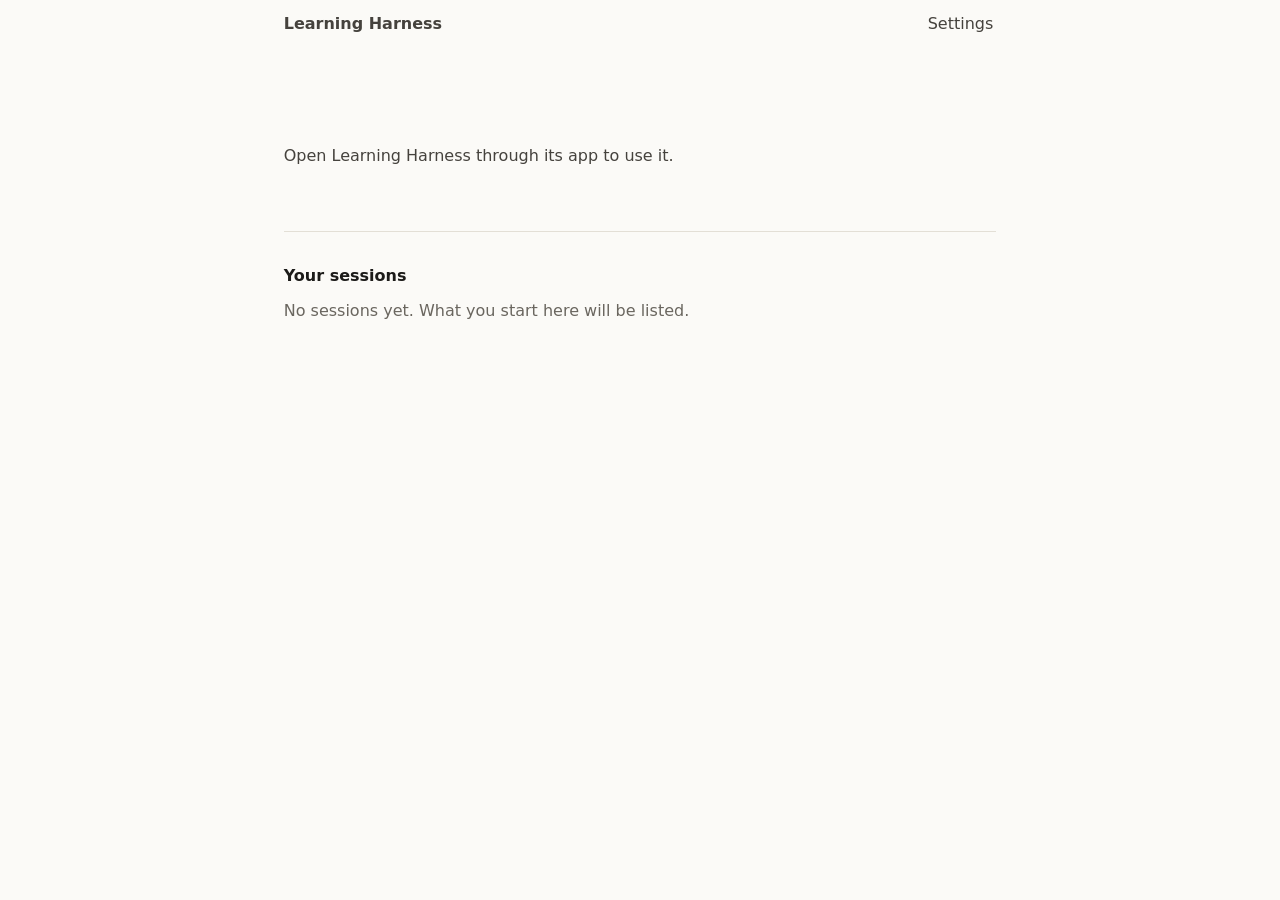
==== commit 4b2c273b: "UI: Carrel redesign (evidence-based focus-first layout, streaming/scroll/motion rules, verified in C" ====
--- a/src/index.html
+++ b/src/index.html
@@ -3,138 +3,137 @@
 <head>
   <meta charset="utf-8" />
   <meta name="viewport" content="width=device-width, initial-scale=1, viewport-fit=cover" />
+  <meta name="color-scheme" content="light dark" />
   <title>Learning Harness</title>
+  <script src="./theme.js"></script>
   <link rel="stylesheet" href="./vendor/katex/katex.min.css" />
   <link rel="stylesheet" href="./styles.css" />
   <script type="module" src="./app.js"></script>
 </head>
 <body>
   <div id="app" class="app">
-    <aside class="sidebar" id="sidebar">
-      <div class="brand">
-        <span class="brand-mark" aria-hidden="true">
-          <svg viewBox="0 0 24 24"><path d="M12 3 2 8l10 5 8-4v6h2V8L12 3Z"/><path d="M6 11.2V16c0 1.7 2.7 3 6 3s6-1.3 6-3v-4.8l-6 3-6-3Z" opacity=".55"/></svg>
-        </span>
-        <span class="brand-name">Learning Harness</span>
-        <button class="icon-btn only-mobile" id="close-sidebar" type="button" aria-label="Close menu">
-          <svg viewBox="0 0 24 24"><path d="M6 6l12 12M18 6 6 18"/></svg>
-        </button>
+    <section class="home" id="home">
+      <div class="col home-col">
+        <header class="home-bar">
+          <span class="wordmark">Learning Harness</span>
+          <button class="btn text" id="open-settings" type="button">Settings</button>
+        </header>
+        <p class="home-alert" id="live-error" role="status" hidden></p>
+
+        <div class="start" id="start">
+          <h1 class="hero" id="hero">What do you want to learn?</h1>
+          <fieldset class="modes" id="mode-toggle">
+            <legend class="sr-only">Mode</legend>
+            <label class="mode">
+              <input type="radio" name="mode" value="learn" checked aria-describedby="mode-learn-desc" />
+              <span class="mode-text">
+                <span class="mode-name">Learn</span>
+                <span class="mode-desc" id="mode-learn-desc">The tutor finds what you know, plans, then teaches step by step.</span>
+              </span>
+            </label>
+            <label class="mode">
+              <input type="radio" name="mode" value="practice" aria-describedby="mode-practice-desc" />
+              <span class="mode-text">
+                <span class="mode-name">Practice</span>
+                <span class="mode-desc" id="mode-practice-desc">Problems that hide the idea mid-solution, hints one rung at a time, honest grading.</span>
+              </span>
+            </label>
+          </fieldset>
+          <p class="setup-notice" id="setup-notice" hidden>
+            Connect a model to start. <button class="btn text" type="button" id="setup-button">Open settings</button>
+          </p>
+          <div class="composer-slot" id="home-composer-slot"></div>
+          <p class="hint" id="home-hint">Enter to start · Shift+Enter for a new line</p>
+          <p class="suggestions" id="suggestions"></p>
+        </div>
+        <p class="unavailable" id="unavailable" hidden>Open Learning Harness through its app to use it.</p>
+
+        <section class="sessions" aria-labelledby="sessions-heading">
+          <h2 id="sessions-heading">Your sessions</h2>
+          <div class="sessions-error" id="sessions-error" role="status" hidden>
+            <span id="sessions-error-text"></span>
+            <button class="btn text" type="button" id="sessions-retry">Try again</button>
+          </div>
+          <div class="session-list" id="session-list"></div>
+        </section>
+      </div>
+    </section>
+
+    <section class="conversation" id="conversation" hidden>
+      <header class="head">
+        <div class="col head-inner">
+          <button class="btn text back" id="back" type="button" aria-label="Back to sessions">
+            <span aria-hidden="true">←</span><span class="back-label"> Sessions</span>
+          </button>
+          <h1 class="head-title" id="session-title"></h1>
+          <nav class="phase" id="phase" aria-label="Session progress" hidden></nav>
+          <span class="head-word" id="head-word" hidden></span>
+          <button class="btn text" id="plan-toggle" type="button" aria-haspopup="dialog" hidden>Plan</button>
+          <p class="head-status" id="head-status" role="status"></p>
+        </div>
+      </header>
+
+      <div class="messages" id="messages">
+        <div class="col page" id="page">
+          <div class="timeline" id="timeline" role="log" aria-live="off"></div>
+          <div class="plan-slot" id="plan-slot"></div>
+          <div class="live" id="live"></div>
+        </div>
       </div>
 
-      <button class="new-session" id="new-session" type="button">
-        <svg viewBox="0 0 24 24" aria-hidden="true"><path d="M12 5v14M5 12h14"/></svg>
-        New session
-      </button>
-
-      <nav class="session-list" id="session-list" aria-label="Sessions"></nav>
-
-      <button class="sidebar-footer" id="open-settings" type="button">
-        <svg viewBox="0 0 24 24" aria-hidden="true"><circle cx="12" cy="12" r="3"/><path d="M19.4 15a1.7 1.7 0 0 0 .3 1.8l.1.1a2 2 0 1 1-2.8 2.8l-.1-.1a1.7 1.7 0 0 0-1.8-.3 1.7 1.7 0 0 0-1 1.5V21a2 2 0 1 1-4 0v-.1a1.7 1.7 0 0 0-1.1-1.5 1.7 1.7 0 0 0-1.8.3l-.1.1a2 2 0 1 1-2.8-2.8l.1-.1a1.7 1.7 0 0 0 .3-1.8 1.7 1.7 0 0 0-1.5-1H3a2 2 0 1 1 0-4h.1a1.7 1.7 0 0 0 1.5-1.1 1.7 1.7 0 0 0-.3-1.8l-.1-.1a2 2 0 1 1 2.8-2.8l.1.1a1.7 1.7 0 0 0 1.8.3H9a1.7 1.7 0 0 0 1-1.5V3a2 2 0 1 1 4 0v.1a1.7 1.7 0 0 0 1 1.5 1.7 1.7 0 0 0 1.8-.3l.1-.1a2 2 0 1 1 2.8 2.8l-.1.1a1.7 1.7 0 0 0-.3 1.8V9a1.7 1.7 0 0 0 1.5 1H21a2 2 0 1 1 0 4h-.1a1.7 1.7 0 0 0-1.5 1Z"/></svg>
-        <span class="footer-text">
-          <span>Settings</span>
-          <small id="model-label">No model selected</small>
-        </span>
-      </button>
-    </aside>
-    <div class="scrim only-mobile" id="scrim" hidden></div>
-
-    <main class="main">
-      <header class="topbar">
-        <button class="icon-btn only-mobile" id="open-sidebar" type="button" aria-label="Open menu">
-          <svg viewBox="0 0 24 24"><path d="M4 7h16M4 12h16M4 17h16"/></svg>
-        </button>
-        <div class="topbar-title">
-          <span class="mode-chip" id="session-mode" hidden></span>
-          <h1 id="session-title">New session</h1>
-        </div>
-        <button class="plan-toggle btn small" id="plan-toggle" type="button" aria-controls="plan-panel" aria-expanded="false" hidden>
-          <svg viewBox="0 0 24 24" aria-hidden="true"><path d="M9 6h11M9 12h11M9 18h11M4 6h.01M4 12h.01M4 18h.01"/></svg>
-          Plan
-        </button>
-        <button class="model-pill" id="model-pill" type="button" title="Change model">
-          <span class="dot" aria-hidden="true"></span>
-          <span id="model-pill-text">Choose a model</span>
-        </button>
-      </header>
-
-      <section class="home" id="home">
-        <div class="home-inner">
-          <div class="segmented" role="tablist" aria-label="Mode" id="mode-toggle">
-            <button type="button" role="tab" data-mode="learn" aria-selected="true">
-              <svg viewBox="0 0 24 24" aria-hidden="true"><path d="M2 5.5C4.5 4 8 4 12 6c4-2 7.5-2 10-.5V19c-2.5-1.5-6-1.5-10 .5-4-2-7.5-2-10-.5V5.5Z"/><path d="M12 6v13.5"/></svg>
-              Learn
-            </button>
-            <button type="button" role="tab" data-mode="practice" aria-selected="false">
-              <svg viewBox="0 0 24 24" aria-hidden="true"><circle cx="12" cy="12" r="9"/><circle cx="12" cy="12" r="5"/><circle cx="12" cy="12" r="1.5"/></svg>
-              Practice
-            </button>
-          </div>
-          <h2 class="hero" id="hero">What do you want to learn?</h2>
-          <p class="hero-sub" id="hero-sub">The tutor finds what you already know first, then teaches one step at a time.</p>
-          <div class="notice" id="setup-notice" hidden>
-            <div>
-              <strong>Connect a model to start.</strong>
-              <span>Sign in with WorkBuddy or add an API key.</span>
-            </div>
-            <button class="btn primary" type="button" id="setup-button">Open settings</button>
-          </div>
-          <div class="composer-slot" id="home-composer-slot"></div>
-          <div class="suggestions" id="suggestions"></div>
-        </div>
-      </section>
-
-      <section class="conversation" id="conversation" hidden>
-        <div class="conv-main">
-          <nav class="phase-strip" id="phase-strip" aria-label="Session progress" hidden></nav>
-          <div class="messages" id="messages">
-            <div class="timeline" id="timeline" role="log" aria-live="polite" aria-relevant="additions"></div>
-            <div class="plan-slot" id="plan-slot"></div>
-            <div class="live" id="live"></div>
-          </div>
-          <div class="composer-dock" id="dock-composer-slot"></div>
-          <div class="readonly-bar" id="readonly-bar" hidden>
-            <p>This session was made with an earlier version of the tutor and is read-only.</p>
-            <button class="btn primary" id="readonly-new" type="button">Start a new session</button>
+      <footer class="desk">
+        <div class="col desk-inner">
+          <button class="btn text continue" id="continue-reading" type="button" hidden>↓ Continue reading</button>
+          <div class="composer-slot" id="dock-composer-slot"></div>
+          <div class="desk-note" id="desk-note" hidden>
+            <p id="desk-note-text"></p>
+            <button class="btn" id="desk-note-button" type="button" hidden></button>
           </div>
         </div>
-        <div class="plan-scrim" id="plan-scrim" hidden></div>
-        <aside class="plan-panel" id="plan-panel" aria-label="Plan" hidden></aside>
-      </section>
-
-      <form class="composer" id="composer">
-        <textarea id="prompt" rows="1" placeholder="Describe a topic, a goal, or paste a problem…" aria-label="Message"></textarea>
-        <div class="composer-row">
-          <span class="composer-hint">Enter to send · Shift+Enter for a new line</span>
-          <button class="send" id="send" type="submit" aria-label="Send">
-            <svg class="icon-send" viewBox="0 0 24 24"><path d="M12 19V5M5 12l7-7 7 7"/></svg>
-            <svg class="icon-stop" viewBox="0 0 24 24"><rect x="6" y="6" width="12" height="12" rx="2"/></svg>
-          </button>
-        </div>
-      </form>
-    </main>
+      </footer>
+    </section>
   </div>
 
-  <dialog class="settings" id="settings">
-    <form method="dialog" class="settings-head">
-      <h2>Settings</h2>
-      <button class="icon-btn" value="close" aria-label="Close">
-        <svg viewBox="0 0 24 24"><path d="M6 6l12 12M18 6 6 18"/></svg>
-      </button>
-    </form>
-    <div class="settings-body">
-      <section class="settings-section">
-        <h3>Model roles</h3>
-        <p class="muted">Pick a model per job. Only Tutor is required; unset roles use the Tutor model.</p>
+  <form class="composer" id="composer">
+    <label class="sr-only" id="prompt-label" for="prompt">Reply to the tutor</label>
+    <div class="composer-row">
+      <textarea id="prompt" class="input" rows="1" aria-labelledby="hero" aria-describedby="prompt-hint"></textarea>
+      <button class="btn primary" id="send" type="submit">Start</button>
+    </div>
+    <p class="field-error" id="prompt-error" role="status"></p>
+    <span class="sr-only" id="prompt-hint">Enter to send, Shift+Enter for a new line.</span>
+  </form>
+
+  <dialog class="sheet" id="plan-panel" aria-labelledby="plan-sheet-heading"></dialog>
+
+  <dialog class="settings" id="settings" aria-labelledby="settings-heading">
+    <div class="settings-col">
+      <div class="settings-head">
+        <h2 id="settings-heading">Settings</h2>
+        <form method="dialog"><button class="btn text" value="close">Close</button></form>
+      </div>
+      <section class="settings-section" aria-labelledby="roles-heading">
+        <h2 id="roles-heading">Model roles</h2>
+        <p class="help">Pick a model per job. Only Tutor is required; unset roles use the Tutor model.</p>
         <div class="model-form" id="model-form"></div>
       </section>
-      <section class="settings-section">
-        <h3>Providers</h3>
-        <p class="muted">Keys and sign-ins stay on this device, outside your synced data.</p>
+      <section class="settings-section" aria-labelledby="providers-heading">
+        <h2 id="providers-heading">Providers</h2>
+        <p class="help">Keys and sign-ins stay on this device, outside your synced data.</p>
         <div class="provider-list" id="provider-list"></div>
+      </section>
+      <section class="settings-section" aria-labelledby="appearance-heading">
+        <h2 id="appearance-heading">Appearance</h2>
+        <fieldset class="theme-choice" id="theme-choice">
+          <legend>Theme</legend>
+          <label><input type="radio" name="theme" value="system" /> System</label>
+          <label><input type="radio" name="theme" value="light" /> Light</label>
+          <label><input type="radio" name="theme" value="dark" /> Dark</label>
+        </fieldset>
       </section>
     </div>
   </dialog>
 
-  <div class="toast" id="toast" role="status" hidden></div>
+  <div class="sr-only" id="announcer" role="status" aria-live="polite"></div>
 </body>
 </html>
--- a/src/styles.css
+++ b/src/styles.css
@@ -1,624 +1,710 @@
+/* Learning Harness — "Carrel". See docs/ui-design.md for the rationale.
+   One column, a page set like a book, two quiet edges (running head, desk).
+   Nothing loops or moves on its own; the only motion is a requested sheet. */
+
 /* ---------- tokens ---------- */
 :root {
+  color-scheme: light;
+
+  --font-read: "Iowan Old Style", "Charter", "Bitstream Charter", "Sitka Text",
+               "Noto Serif", "Source Serif 4", Cambria, Georgia, "DejaVu Serif", serif;
+  --font-ui: system-ui, -apple-system, "Segoe UI", Roboto, "Noto Sans",
+             "Helvetica Neue", Arial, sans-serif;
+  --font-mono: ui-monospace, "SF Mono", "Cascadia Mono", Menlo, Consolas,
+               "DejaVu Sans Mono", "Liberation Mono", monospace;
+
+  --fs-meta: 0.8125rem;
+  --fs-small: 0.875rem;
+  --fs-ui: 1rem;
+  --fs-learner: 1.0625rem;
+  --fs-read: 1.25rem;
+  --lh-read: 1.55;
+  --fs-h3: 1.25rem;
+  --fs-h2: 1.5rem;
+  --fs-h1: 1.75rem;
+  --fs-display: 2.25rem;
+  --measure: 56ch;
+
+  --s1: 4px; --s2: 8px; --s3: 12px; --s4: 16px; --s5: 24px; --s6: 32px; --s7: 48px; --s8: 64px; --s9: 96px;
+  --r: 4px;
+  --hair: 1px solid var(--rule);
+  --line: 1px solid var(--rule-strong);
+  --focus: 2px solid var(--accent);
+  --head-h: 48px;
+  --desk-min: 64px;
+  --gutter: 24px;
+
+  --dur-sheet-in: 180ms;
+  --dur-sheet-out: 120ms;
+  --dur-hover: 120ms;
+  --ease-out: cubic-bezier(0.2, 0, 0, 1);
+  --ease-in: cubic-bezier(0.4, 0, 1, 1);
+  --sheet-shift: 8px;
+
+  /* light ("paper") */
+  --paper: #FBFAF7;
+  --raised: #F2F0EA;
+  --ink: #1C1B19;
+  --ink-2: #45423D;
+  --ink-3: #6A665F;
+  --rule: #E3DFD6;
+  --rule-strong: #8A857C;
+  --accent: #2D5B4C;
+  --accent-hover: #234A3E;
+  --on-accent: #FBFAF7;
+  --danger: #A2341F;
+  --select: #DCE8E2;
+  --scrim: rgb(28 27 25 / 0.32);
+}
+
+/* dark ("lamp-lit"): the OS setting, unless Settings → Appearance says Light */
+@media (prefers-color-scheme: dark) {
+  :root:not([data-theme="light"]) {
+    color-scheme: dark;
+    --paper: #191816;
+    --raised: #23221F;
+    --ink: #E9E5DD;
+    --ink-2: #C2BCB1;
+    --ink-3: #9A948A;
+    --rule: #34322E;
+    --rule-strong: #77726A;
+    --accent: #8CC4AE;
+    --accent-hover: #A6D4C1;
+    --on-accent: #14201B;
+    --danger: #F0A08C;
+    --select: #2A3A33;
+    --scrim: rgb(0 0 0 / 0.5);
+  }
+}
+
+:root[data-theme="dark"] {
   color-scheme: dark;
-  --bg: #0d0f14;
-  --bg-elev: #13161d;
-  --panel: #161a22;
-  --panel-2: #1c212b;
-  --hover: #222835;
-  --border: #262c38;
-  --border-strong: #343b4a;
-  --text: #e9ecf2;
-  --text-2: #b4bccb;
-  --muted: #828b9c;
-  --accent: #7c8cff;
-  --accent-strong: #5b6cff;
-  --accent-soft: rgba(124, 140, 255, 0.14);
-  --learn: #7c8cff;
-  --practice: #f2a93b;
-  --ok: #3ecf8e;
-  --warn: #f2a93b;
-  --danger: #ff6b6b;
-  --danger-soft: rgba(255, 107, 107, 0.12);
-  --user-bubble: #1f2531;
-  --shadow: 0 10px 30px rgba(0, 0, 0, 0.35), 0 2px 6px rgba(0, 0, 0, 0.25);
-  --radius: 14px;
-  --radius-sm: 9px;
-  --sidebar-w: 272px;
-  --content-w: 760px;
-  --font: ui-sans-serif, system-ui, -apple-system, "Segoe UI", Roboto, "Helvetica Neue", Arial, sans-serif;
-  --font-mono: ui-monospace, "SF Mono", "JetBrains Mono", Menlo, Consolas, monospace;
-}
-
-@media (prefers-color-scheme: light) {
+  --paper: #191816;
+  --raised: #23221F;
+  --ink: #E9E5DD;
+  --ink-2: #C2BCB1;
+  --ink-3: #9A948A;
+  --rule: #34322E;
+  --rule-strong: #77726A;
+  --accent: #8CC4AE;
+  --accent-hover: #A6D4C1;
+  --on-accent: #14201B;
+  --danger: #F0A08C;
+  --select: #2A3A33;
+  --scrim: rgb(0 0 0 / 0.5);
+}
+
+@media (max-width: 599px) {
   :root {
-    color-scheme: light;
-    --bg: #f7f7f9;
-    --bg-elev: #ffffff;
-    --panel: #f0f1f5;
-    --panel-2: #e8eaf0;
-    --hover: #e4e6ee;
-    --border: #e1e3ea;
-    --border-strong: #cfd3dd;
-    --text: #15171c;
-    --text-2: #3c4250;
-    --muted: #6b7282;
-    --accent: #4f5dff;
-    --accent-strong: #3a48f0;
-    --accent-soft: rgba(79, 93, 255, 0.1);
-    --learn: #4f5dff;
-    --practice: #d48806;
-    --user-bubble: #eceef4;
-    --shadow: 0 12px 32px rgba(20, 24, 40, 0.12), 0 2px 6px rgba(20, 24, 40, 0.06);
+    --fs-learner: 1rem;
+    --fs-read: 1.125rem;
+    --lh-read: 1.5;
+    --fs-h3: 1.125rem;
+    --fs-h2: 1.3125rem;
+    --fs-h1: 1.5rem;
+    --fs-display: 1.75rem;
+    --head-h: 44px;
+    --gutter: 16px;
   }
 }
 
+@media (prefers-reduced-motion: reduce) {
+  :root {
+    --dur-sheet-in: 0ms;
+    --dur-sheet-out: 0ms;
+    --sheet-shift: 0px;
+  }
+}
+
 /* ---------- base ---------- */
-* { box-sizing: border-box; }
+*, *::before, *::after { box-sizing: border-box; }
 html, body { height: 100%; margin: 0; }
 body {
-  background: var(--bg);
-  color: var(--text);
-  font: 15px/1.5 var(--font);
-  -webkit-font-smoothing: antialiased;
+  background: var(--paper);
+  color: var(--ink);
+  font: 400 var(--fs-ui)/1.45 var(--font-ui);
   overflow: hidden;
 }
 button, input, select, textarea { font: inherit; color: inherit; }
 button { cursor: pointer; }
-svg { width: 18px; height: 18px; fill: none; stroke: currentColor; stroke-width: 1.8; stroke-linecap: round; stroke-linejoin: round; flex: none; }
 [hidden] { display: none !important; }
-:focus-visible { outline: 2px solid var(--accent); outline-offset: 2px; }
-
-.app {
+:focus-visible { outline: var(--focus); outline-offset: 2px; }
+::selection { background: var(--select); color: var(--ink); }
+input[type="radio"], input[type="checkbox"] { accent-color: var(--accent); inline-size: 1.05em; block-size: 1.05em; }
+p { margin: 0; }
+h1, h2, h3 { margin: 0; }
+
+.sr-only {
+  position: absolute !important;
+  inline-size: 1px; block-size: 1px;
+  margin: -1px; padding: 0; border: 0;
+  overflow: hidden; clip-path: inset(50%); white-space: nowrap;
+}
+
+.small-caps {
+  font: 400 var(--fs-meta)/1.4 var(--font-ui);
+  font-variant-caps: all-small-caps;
+  letter-spacing: 0.04em;
+  color: var(--ink-3);
+}
+
+/* The shared inline axis: the measure is in `ch` of the reading face at
+   reading size, so every column sets that font; children reset to UI type. */
+.col {
+  inline-size: min(calc(var(--measure) + 2 * var(--gutter)), 100%);
+  margin-inline: auto;
+  padding-inline: var(--gutter);
+  font-family: var(--font-read);
+  font-size: var(--fs-read);
+  line-height: var(--lh-read);
+}
+.head-inner > *, .desk-inner > *, .home-col > * {
+  font: 400 var(--fs-ui)/1.45 var(--font-ui);
+}
+
+.app { block-size: 100vh; block-size: 100dvh; }
+
+/* ---------- buttons and fields ---------- */
+.btn {
+  display: inline-flex; align-items: center; justify-content: center;
+  min-block-size: 24px;
+  padding: 0;
+  border: 1px solid transparent;
+  border-radius: var(--r);
+  background: none;
+  color: var(--ink-2);
+  font: 400 var(--fs-ui)/1.45 var(--font-ui);
+  text-align: center;
+}
+/* Colour changes animate only while hovered (user-caused); state changes are instant. */
+.btn:hover:not(:disabled) {
+  transition: background-color var(--dur-hover) linear, color var(--dur-hover) linear, border-color var(--dur-hover) linear;
+}
+.btn.primary {
+  min-block-size: 40px; padding: 0 16px;
+  background: var(--accent); border-color: var(--accent);
+  color: var(--on-accent); font-weight: 600;
+}
+.btn.primary:hover:not(:disabled) { background: var(--accent-hover); border-color: var(--accent-hover); }
+.btn.secondary {
+  min-block-size: 40px; padding: 0 16px;
+  border: var(--line); color: var(--ink);
+}
+.btn.secondary:hover:not(:disabled) { background: var(--raised); }
+.btn.text { padding-inline: 2px; color: var(--ink-2); }
+.btn.text:hover:not(:disabled), .btn.text:focus-visible { text-decoration: underline; text-underline-offset: 0.18em; }
+.btn:disabled, .btn.primary:disabled, .btn.secondary:disabled {
+  background: transparent; border-color: var(--rule); color: var(--ink-3); cursor: default;
+}
+.btn.text:disabled { border-color: transparent; }
+
+.input {
+  display: block;
+  inline-size: 100%;
+  padding: 10px 12px;
+  border: var(--line);
+  border-radius: var(--r);
+  background: var(--raised);
+  color: var(--ink);
+  font: 400 1rem/1.45 var(--font-ui);
+  resize: none;
+}
+.input::placeholder { color: var(--ink-3); opacity: 1; }
+textarea.input.resizable { resize: vertical; }
+.field { margin-block-start: var(--s4); }
+.field > label, fieldset > legend {
+  display: block;
+  margin-block-end: var(--s1);
+  padding: 0;
+  font: 600 var(--fs-small)/1.45 var(--font-ui);
+  color: var(--ink-2);
+}
+fieldset { margin: 0; padding: 0; border: 0; min-inline-size: 0; }
+.actions { display: flex; flex-wrap: wrap; align-items: center; gap: var(--s2) var(--s4); margin-block-start: var(--s4); }
+.form-status, .status, .field-error {
+  font: 400 var(--fs-small)/1.45 var(--font-ui);
+  color: var(--ink-2);
+  margin-block-start: var(--s2);
+}
+.form-status:empty, .status:empty, .field-error:empty { margin: 0; }
+.form-status.error, .status.error, .field-error, .danger { color: var(--danger); }
+
+@media (pointer: coarse) {
+  button, .btn, .btn.primary, .btn.secondary { min-block-size: 44px; }
+  .btn.text { padding-inline: var(--s2); }
+}
+
+/* ---------- Home ---------- */
+.home { block-size: 100%; overflow-y: auto; }
+.home-col { padding-block-end: var(--s8); }
+.home-bar {
+  display: flex; align-items: center; justify-content: space-between; gap: var(--s4);
+  min-block-size: var(--head-h);
+}
+.home-col > .home-bar .wordmark { font-weight: 600; color: var(--ink-2); }
+.home-alert { color: var(--danger); font-size: var(--fs-small); }
+.home-col > .start { margin-block-start: var(--s9); }
+.home-col > .start > * { font-family: var(--font-ui); }
+.home-col .start > .hero {
+  font: 400 var(--fs-display)/1.15 var(--font-read);
+  color: var(--ink);
+  text-wrap: balance;
+}
+.modes { display: grid; gap: var(--s2); margin-block: var(--s5) var(--s4); }
+.mode {
+  display: grid; grid-template-columns: auto 1fr; gap: var(--s3); align-items: start;
+  padding-block: var(--s1);
+  cursor: pointer;
+}
+.mode input { margin: 0.3em 0 0; }
+.mode-name { display: block; font-weight: 600; }
+.mode-desc { display: block; font-size: var(--fs-small); color: var(--ink-3); }
+.setup-notice { margin-block-end: var(--s3); color: var(--ink-2); }
+.home .composer-slot { margin-block-start: var(--s2); }
+.hint { margin-block-start: var(--s2); font-size: var(--fs-small); color: var(--ink-3); }
+.suggestions { margin-block-start: var(--s3); font-size: var(--fs-small); color: var(--ink-3); }
+.suggestions .btn.text { font-size: var(--fs-small); }
+.unavailable { margin-block-start: var(--s9); color: var(--ink-2); }
+
+.sessions {
+  margin-block-start: var(--s8);
+  padding-block-start: var(--s6);
+  border-block-start: var(--hair);
+}
+.sessions h2 { font: 600 var(--fs-ui)/1.45 var(--font-ui); color: var(--ink); }
+.sessions-error { margin-block-start: var(--s2); color: var(--danger); font-size: var(--fs-small); }
+.session-group h3 { margin-block: var(--s5) var(--s1); }
+.session-group ul { list-style: none; margin: 0; padding: 0; }
+.session {
+  display: grid; grid-template-columns: 1fr auto; align-items: center; column-gap: var(--s3);
+  border-block-end: var(--hair);
+}
+.session-open {
+  display: flex; align-items: baseline; justify-content: space-between; gap: var(--s4);
+  min-block-size: 48px; min-inline-size: 0;
+  margin-inline-start: calc(-1 * var(--s1));
+  padding: var(--s2) var(--s1);
+  border: 0; border-radius: var(--r); background: none;
+  text-align: start;
+}
+.session-open:hover {
+  transition: background-color var(--dur-hover) linear;
+}
+.session-open:hover { background: var(--raised); }
+.session-title { color: var(--ink); overflow: hidden; text-overflow: ellipsis; white-space: nowrap; min-inline-size: 0; }
+.session-meta { flex: none; font-size: var(--fs-small); color: var(--ink-3); }
+.session-delete { font-size: var(--fs-small); }
+.session-delete.armed { color: var(--danger); }
+@media (hover: hover) {
+  .session-delete { opacity: 0; }
+  .session:hover .session-delete, .session:focus-within .session-delete, .session-delete.armed { opacity: 1; }
+}
+.session-status { grid-column: 1 / -1; font-size: var(--fs-small); color: var(--danger); }
+.session-status:not(:empty) { padding-block-end: var(--s2); }
+.session-empty { margin-block-start: var(--s3); color: var(--ink-3); }
+
+/* ---------- session view ---------- */
+.conversation {
   display: grid;
-  grid-template-columns: var(--sidebar-w) 1fr;
-  height: 100vh;
-  height: 100dvh;
-}
-
-/* ---------- sidebar ---------- */
-.sidebar {
-  display: flex;
-  flex-direction: column;
-  gap: 10px;
-  min-height: 0;
-  padding: 14px 10px 10px;
-  background: var(--panel);
-  border-right: 1px solid var(--border);
-}
-.brand { display: flex; align-items: center; gap: 10px; padding: 4px 8px 8px; }
-.brand-mark {
-  display: grid; place-items: center;
-  width: 30px; height: 30px; border-radius: 9px;
-  background: linear-gradient(135deg, var(--accent), #b07cff);
-  color: white;
-}
-.brand-mark svg { width: 18px; height: 18px; fill: currentColor; stroke: none; }
-.brand-name { font-weight: 650; letter-spacing: -0.01em; flex: 1; }
-
-.new-session {
-  display: flex; align-items: center; gap: 8px;
-  padding: 9px 12px;
-  border: 1px solid var(--border-strong);
-  border-radius: var(--radius-sm);
-  background: var(--bg-elev);
-  font-weight: 550;
-  transition: background .15s, border-color .15s;
-}
-.new-session:hover { background: var(--hover); }
-
-.session-list { flex: 1; overflow-y: auto; min-height: 0; padding: 4px 0; margin: 0 -4px; }
-.session-group { padding: 0 4px; }
-.session-group + .session-group { margin-top: 12px; }
-.session-group h4 {
-  margin: 6px 8px 4px; font-size: 11.5px; font-weight: 600;
-  text-transform: uppercase; letter-spacing: .06em; color: var(--muted);
-}
-.session-item {
-  position: relative;
-  display: flex; align-items: center; gap: 9px;
-  width: 100%;
-  padding: 7px 8px 7px 10px;
-  border: 0; border-radius: 8px;
-  background: transparent;
-  text-align: left;
-  color: var(--text-2);
-}
-.session-item:hover { background: var(--hover); color: var(--text); }
-.session-item.active { background: var(--accent-soft); color: var(--text); }
-.session-item .title { flex: 1; min-width: 0; white-space: nowrap; overflow: hidden; text-overflow: ellipsis; font-size: 14px; }
-.mode-dot { width: 7px; height: 7px; border-radius: 50%; background: var(--learn); flex: none; }
-.mode-dot.practice { background: var(--practice); }
-.session-item .delete {
-  display: grid; place-items: center;
-  width: 26px; height: 26px; margin: -4px -2px -4px 0;
-  border: 0; border-radius: 6px; background: transparent; color: var(--muted);
-  opacity: 0; transition: opacity .12s;
-}
-.session-item:hover .delete, .session-item .delete:focus-visible { opacity: 1; }
-.session-item .delete:hover { color: var(--danger); background: var(--danger-soft); }
-.session-item .delete.armed { opacity: 1; color: white; background: var(--danger); }
-.session-item .delete svg { width: 15px; height: 15px; }
-.session-empty { padding: 18px 12px; color: var(--muted); font-size: 13.5px; line-height: 1.45; }
-
-.sidebar-footer {
-  display: flex; align-items: center; gap: 10px;
-  padding: 10px; border: 0; border-radius: 10px; background: transparent; text-align: left;
-  color: var(--text-2);
-}
-.sidebar-footer:hover { background: var(--hover); color: var(--text); }
-.footer-text { display: flex; flex-direction: column; min-width: 0; line-height: 1.25; }
-.footer-text span { font-weight: 550; }
-.footer-text small { color: var(--muted); font-size: 12px; white-space: nowrap; overflow: hidden; text-overflow: ellipsis; }
-
-/* ---------- main ---------- */
-.main { position: relative; display: flex; flex-direction: column; min-width: 0; min-height: 0; }
-.topbar {
-  display: flex; align-items: center; gap: 10px;
-  height: 56px; padding: 0 18px;
-  border-bottom: 1px solid var(--border);
-  flex: none;
-}
-.topbar-title { display: flex; align-items: center; gap: 10px; min-width: 0; flex: 1; }
-.topbar h1 { margin: 0; font-size: 15px; font-weight: 600; white-space: nowrap; overflow: hidden; text-overflow: ellipsis; }
-.mode-chip {
-  font-size: 11.5px; font-weight: 650; letter-spacing: .03em; text-transform: uppercase;
-  padding: 3px 8px; border-radius: 999px;
-  color: var(--learn); background: var(--accent-soft);
-}
-.mode-chip.practice { color: var(--practice); background: rgba(242, 169, 59, 0.14); }
-.model-pill {
-  display: flex; align-items: center; gap: 8px; max-width: 46%;
-  padding: 6px 12px; border-radius: 999px;
-  border: 1px solid var(--border); background: var(--bg-elev);
-  font-size: 13px; color: var(--text-2);
-}
-.model-pill:hover { border-color: var(--border-strong); color: var(--text); }
-.model-pill span:last-child { white-space: nowrap; overflow: hidden; text-overflow: ellipsis; }
-.model-pill .dot { width: 8px; height: 8px; border-radius: 50%; background: var(--muted); flex: none; }
-.model-pill.ready .dot { background: var(--ok); box-shadow: 0 0 0 3px rgba(62, 207, 142, 0.18); }
-
-.icon-btn {
-  display: grid; place-items: center;
-  width: 34px; height: 34px; border: 0; border-radius: 8px;
-  background: transparent; color: var(--text-2);
-}
-.icon-btn:hover { background: var(--hover); color: var(--text); }
-
-/* ---------- home ---------- */
-.home { flex: 1; overflow-y: auto; display: grid; place-items: center; padding: 32px 20px 48px; }
-.home-inner { width: 100%; max-width: 680px; display: flex; flex-direction: column; align-items: center; }
-.hero { margin: 22px 0 6px; font-size: clamp(26px, 4vw, 34px); font-weight: 680; letter-spacing: -0.025em; text-align: center; }
-.hero-sub { margin: 0 0 26px; color: var(--muted); text-align: center; max-width: 520px; }
-.segmented {
-  display: inline-flex; gap: 2px; padding: 3px;
-  border-radius: 12px; background: var(--panel); border: 1px solid var(--border);
-}
-.segmented button {
-  display: flex; align-items: center; gap: 7px;
-  padding: 7px 16px; border: 0; border-radius: 9px;
-  background: transparent; color: var(--muted); font-weight: 560;
-  transition: background .15s, color .15s;
-}
-.segmented button svg { width: 16px; height: 16px; }
-.segmented button[aria-selected="true"] { background: var(--bg-elev); color: var(--text); box-shadow: 0 1px 3px rgba(0,0,0,.25); }
-.segmented button[aria-selected="true"][data-mode="learn"] svg { color: var(--learn); }
-.segmented button[aria-selected="true"][data-mode="practice"] svg { color: var(--practice); }
-
-.composer-slot { width: 100%; }
-.suggestions { display: flex; flex-wrap: wrap; justify-content: center; gap: 8px; margin-top: 18px; }
-.suggestion {
-  padding: 7px 13px; border-radius: 999px;
-  border: 1px solid var(--border); background: transparent;
-  color: var(--text-2); font-size: 13.5px;
-  transition: border-color .15s, background .15s;
-}
-.suggestion:hover { border-color: var(--border-strong); background: var(--panel); color: var(--text); }
-
-.notice {
-  display: flex; align-items: center; justify-content: space-between; gap: 16px;
-  width: 100%; margin-bottom: 14px; padding: 12px 14px;
-  border-radius: var(--radius); border: 1px solid var(--border);
-  background: linear-gradient(0deg, var(--accent-soft), var(--accent-soft)), var(--bg-elev);
-}
-.notice div { display: flex; flex-direction: column; gap: 2px; font-size: 14px; }
-.notice span { color: var(--muted); }
-
-/* ---------- composer ---------- */
-.composer {
-  width: 100%;
-  display: flex; flex-direction: column; gap: 6px;
-  padding: 12px 12px 10px 16px;
-  border-radius: 18px; border: 1px solid var(--border-strong);
-  background: var(--bg-elev);
-  box-shadow: var(--shadow);
-  transition: border-color .15s;
-}
-.composer:focus-within { border-color: var(--accent); }
-.composer textarea {
-  width: 100%; min-height: 26px; max-height: 240px;
-  resize: none; border: 0; outline: 0; background: transparent;
-  line-height: 1.5; padding: 2px 0;
-}
-.composer textarea::placeholder { color: var(--muted); }
-.composer-row { display: flex; align-items: center; justify-content: space-between; gap: 12px; }
-.composer-hint { font-size: 12px; color: var(--muted); }
-.send {
-  display: grid; place-items: center; margin-left: auto;
-  width: 36px; height: 36px; border-radius: 11px; border: 0;
-  background: var(--accent-strong); color: white;
-  transition: background .15s, opacity .15s, transform .1s;
-}
-.send:hover { background: var(--accent); }
-.send:active { transform: scale(.96); }
-.send:disabled { opacity: .35; cursor: default; }
-.send svg { width: 18px; height: 18px; stroke-width: 2.2; }
-.send .icon-stop { display: none; fill: currentColor; stroke: none; }
-.composer.busy .send { background: var(--text); color: var(--bg); }
-.composer.busy .icon-send { display: none; }
-.composer.busy .icon-stop { display: block; }
-.composer.busy .send:disabled { opacity: 1; }
-
-/* ---------- conversation ---------- */
-.conversation { flex: 1; display: flex; min-height: 0; min-width: 0; position: relative; }
-.conv-main { flex: 1; display: flex; flex-direction: column; min-height: 0; min-width: 0; }
-.messages { flex: 1; overflow-y: auto; padding: 28px 20px 12px; }
-.messages > * { max-width: var(--content-w); margin-left: auto; margin-right: auto; }
+  grid-template-rows: auto minmax(0, 1fr) auto;
+  block-size: 100%;
+}
+
+/* running head */
+.head { background: var(--paper); border-block-end: var(--hair); }
+.head-inner {
+  display: flex; flex-wrap: wrap; align-items: center; column-gap: var(--s4);
+  min-block-size: var(--head-h);
+}
+.head-inner > .back { flex: none; gap: 0.3em; }
+.head-inner > .head-title {
+  flex: 1 1 0; min-inline-size: 3em;
+  font-weight: 600; color: var(--ink-2);
+  overflow: hidden; text-overflow: ellipsis; white-space: nowrap;
+}
+.head-inner > .phase, .head-inner > .head-word { flex: none; color: var(--ink-3); }
+.head-inner > #plan-toggle { flex: none; text-decoration: underline; text-underline-offset: 0.18em; }
+.head-inner > .head-status { flex: 1 0 100%; font-size: var(--fs-small); color: var(--ink-2); }
+.head-inner > .head-status:not(:empty) { padding-block-end: var(--s2); }
+.phase ol { display: flex; list-style: none; margin: 0; padding: 0; white-space: nowrap; }
+.phase li + li::before { content: "·" / ""; margin-inline: 0.45em; color: var(--ink-3); font-weight: 400; }
+.phase li.past { color: var(--ink-2); }
+.phase li.current { color: var(--ink); font-weight: 600; }
+.phase li.future { color: var(--ink-3); }
+
+/* the page */
+.messages {
+  overflow-y: auto;
+  overflow-anchor: auto;
+  scrollbar-gutter: stable both-edges;
+  scroll-behavior: auto;
+  scroll-padding-block: var(--head-h) calc(var(--desk-min) + 16px);
+}
+.page { padding-block: var(--s6) var(--s8); }
+/* While a reply streams, scroll anchoring is off: with the growing reply as
+   the only candidate, the browser would otherwise follow the stream. Older
+   pages prepended meanwhile keep their manual compensation (prependOlder).
+   #live (errors, and the space reserved for an aligned reply) sits below the
+   growing reply, so it must never be the anchor either. */
+.messages.streaming, .live { overflow-anchor: none; }
+.page > div > * { font-family: var(--font-ui); font-size: var(--fs-ui); line-height: 1.45; }
 /* Off-screen history skips layout and paint; `auto` remembers real sizes. */
-.timeline > * { content-visibility: auto; contain-intrinsic-block-size: auto 140px; }
-.composer-dock { padding: 8px 20px 18px; }
-.composer-dock .composer { max-width: var(--content-w); margin: 0 auto; box-shadow: none; }
-
-.msg { margin-bottom: 26px; }
-.msg.user { display: flex; justify-content: flex-end; }
-.msg.user .bubble {
-  max-width: min(82%, 620px);
-  padding: 10px 15px; border-radius: 18px 18px 6px 18px;
-  background: var(--user-bubble);
+.timeline > * { content-visibility: auto; contain-intrinsic-block-size: auto 240px; }
+/* The newest items render normally: a just-appended item has no remembered
+   size yet, so as a skipped item it would measure 240 px for a frame and
+   shift everything below it once it renders (seen as a jump at turn start). */
+.timeline > :nth-last-child(-n+2) { content-visibility: visible; }
+
+.timeline > *, .plan-slot > *, .live > * { margin-block-start: var(--s6); }
+.timeline > .entry, .live > .entry { margin-block-start: var(--s7); }
+.timeline > :first-child { margin-block-start: 0; }
+.timeline:empty + .plan-slot:empty + .live > :first-child { margin-block-start: 0; }
+
+/* prose: the tutor's words */
+.prose {
+  font-family: var(--font-read);
+  font-size: var(--fs-read);
+  line-height: var(--lh-read);
+  color: var(--ink);
+  text-align: start;
+  overflow-wrap: break-word;
+}
+.page .entry.tutor, .page .exercise .prose, .page .plan-doc .prose { font-family: var(--font-read); }
+.prose > :first-child { margin-block-start: 0; }
+.prose > :last-child { margin-block-end: 0; }
+.prose p { margin-block: 0 1em; text-wrap: pretty; }
+.prose h1, .prose h2, .prose h3, .prose h4, .prose h5, .prose h6 {
+  font-family: var(--font-read); font-weight: 600; text-wrap: balance;
+}
+.prose h1 { font-size: var(--fs-h1); line-height: 1.25; margin-block: 1.6em 0.5em; }
+.prose h2 { font-size: var(--fs-h2); line-height: 1.3; margin-block: 1.6em 0.5em; }
+.prose h3, .prose h4, .prose h5, .prose h6 { font-size: var(--fs-h3); line-height: 1.35; margin-block: 1.3em 0.4em; }
+.prose ul, .prose ol { margin-block: 0 1em; padding-inline-start: 1.3em; }
+.prose li + li { margin-block-start: 0.3em; }
+.prose li > p { margin-block-end: 0.3em; }
+.prose a { color: var(--accent); text-decoration: underline; text-underline-offset: 0.15em; }
+.prose blockquote {
+  margin: 0 0 1em; padding-inline-start: var(--s4);
+  border-inline-start: 2px solid var(--rule-strong); color: var(--ink-2);
+}
+.prose code {
+  font-family: var(--font-mono); font-size: 0.88em;
+  background: var(--raised); border-radius: var(--r); padding: 0.08em 0.3em;
+}
+.prose pre {
+  margin: 0 0 1em; padding: var(--s3) var(--s4);
+  background: var(--raised); border-radius: var(--r);
+  overflow-x: auto; line-height: 1.5;
+}
+.prose pre code { font-size: 0.85em; background: none; padding: 0; }
+.prose table { display: block; overflow-x: auto; border-collapse: collapse; margin: 0 0 1em; font-size: 0.9em; }
+.prose th, .prose td { border: var(--line); padding: var(--s1) var(--s2); text-align: start; }
+.prose hr { border: 0; border-block-start: var(--hair); margin: 1.5em 0; }
+.prose img { max-inline-size: 100%; }
+.katex { font-size: 1.1em; }
+.katex-display { overflow-x: auto; overflow-y: hidden; padding-block: 2px; margin: 0 0 1em; }
+
+@media (max-width: 599px) {
+  .prose { hyphens: auto; }
+}
+
+/* flow entries */
+.writing, .ending {
+  font: italic 400 var(--fs-small)/1.45 var(--font-ui);
+  color: var(--ink-3);
+}
+.writing + .writing { margin-block-start: var(--s1); }
+.ending { margin-block-start: var(--s3); }
+.entry.user, .you {
+  border-inline-start: 2px solid var(--rule-strong);
+  padding-inline-start: var(--s4);
+  font-family: var(--font-ui);
+}
+.you-label {
+  margin-block-end: var(--s1);
+  font: 400 var(--fs-meta)/1.4 var(--font-ui);
+  font-variant-caps: all-small-caps; letter-spacing: 0.04em;
+  color: var(--ink-3);
+}
+.you-text {
+  font-size: var(--fs-learner); line-height: 1.5; color: var(--ink-2);
   white-space: pre-wrap; overflow-wrap: anywhere;
 }
-.msg.assistant .meta {
-  display: flex; align-items: center; gap: 8px; margin-bottom: 6px;
-  font-size: 12.5px; color: var(--muted);
-}
-.avatar {
-  display: grid; place-items: center;
-  width: 22px; height: 22px; border-radius: 7px;
-  background: linear-gradient(135deg, var(--accent), #b07cff); color: white;
-}
-.avatar svg { width: 13px; height: 13px; fill: currentColor; stroke: none; }
-.meta .who { color: var(--text-2); font-weight: 600; }
-.badge {
-  font-size: 11px; font-weight: 600; padding: 2px 7px; border-radius: 999px;
-  background: var(--panel-2); color: var(--text-2);
-}
-.badge.warn { background: rgba(242, 169, 59, 0.14); color: var(--warn); }
-
-.thinking { margin: 4px 0 10px; border-left: 2px solid var(--border-strong); padding-left: 12px; }
-.thinking summary { cursor: pointer; color: var(--muted); font-size: 13px; list-style: none; user-select: none; }
-.thinking summary::-webkit-details-marker { display: none; }
-.thinking summary::before { content: "▸ "; }
-.thinking[open] summary::before { content: "▾ "; }
-.thinking .thinking-body { margin-top: 6px; color: var(--muted); font-size: 13.5px; white-space: pre-wrap; max-height: 320px; overflow-y: auto; }
-
-.prose { font-size: 15.5px; line-height: 1.7; overflow-wrap: anywhere; }
-.prose > :first-child { margin-top: 0; }
-.prose > :last-child { margin-bottom: 0; }
-.prose p, .prose ul, .prose ol, .prose pre, .prose blockquote, .prose table { margin: 0 0 14px; }
-.prose h1, .prose h2, .prose h3, .prose h4 { margin: 22px 0 10px; line-height: 1.3; letter-spacing: -0.01em; }
-.prose h1 { font-size: 1.35em; } .prose h2 { font-size: 1.2em; } .prose h3 { font-size: 1.07em; }
-.prose ul, .prose ol { padding-left: 1.4em; }
-.prose li + li { margin-top: 4px; }
-.prose a { color: var(--accent); text-decoration: none; }
-.prose a:hover { text-decoration: underline; }
-.prose code { font-family: var(--font-mono); font-size: .88em; padding: .12em .38em; border-radius: 6px; background: var(--panel-2); }
-.prose pre { padding: 14px 16px; border-radius: 12px; background: var(--panel); border: 1px solid var(--border); overflow-x: auto; }
-.prose pre code { padding: 0; background: none; font-size: 13.5px; line-height: 1.55; }
-.prose blockquote { padding: 2px 0 2px 14px; border-left: 3px solid var(--border-strong); color: var(--text-2); }
-.prose table { border-collapse: collapse; display: block; overflow-x: auto; }
-.prose th, .prose td { border: 1px solid var(--border); padding: 6px 10px; }
-.prose th { background: var(--panel); }
-.prose hr { border: 0; border-top: 1px solid var(--border); margin: 20px 0; }
-.prose .katex-display { overflow-x: auto; overflow-y: hidden; padding: 4px 0; }
-.prose > .tail { display: contents; }
-.prose > .tail:first-child > :first-child { margin-top: 0; }
-.prose > .tail:last-child > :last-child { margin-bottom: 0; }
-/* The tail exists only while a reply streams; closing it drops the caret
-   without restyling the rendered blocks. */
-.prose > .tail > :last-child::after {
-  content: ""; display: inline-block; width: 7px; height: 1.05em; margin-left: 2px;
-  vertical-align: text-bottom; border-radius: 2px; background: var(--accent);
-  animation: blink 1s steps(2) infinite;
-}
-@keyframes blink { 50% { opacity: 0; } }
-.typing { display: inline-flex; gap: 4px; padding: 8px 0; }
-.typing i { width: 6px; height: 6px; border-radius: 50%; background: var(--muted); animation: bounce 1.2s infinite; }
-.typing i:nth-child(2) { animation-delay: .15s; } .typing i:nth-child(3) { animation-delay: .3s; }
-@keyframes bounce { 0%, 60%, 100% { transform: translateY(0); opacity: .5; } 30% { transform: translateY(-4px); opacity: 1; } }
-
-.error-card {
-  display: flex; align-items: flex-start; gap: 12px;
-  margin-top: 10px; padding: 12px 14px; border-radius: 12px;
-  background: var(--danger-soft); border: 1px solid rgba(255, 107, 107, 0.3);
-  font-size: 14px;
-}
-.error-card .text { flex: 1; overflow-wrap: anywhere; }
-.error-card strong { display: block; color: var(--danger); margin-bottom: 2px; }
-
-/* ---------- buttons & inputs ---------- */
-.btn {
-  display: inline-flex; align-items: center; justify-content: center; gap: 6px;
-  padding: 8px 14px; border-radius: 9px;
-  border: 1px solid var(--border-strong); background: var(--bg-elev);
-  font-size: 13.5px; font-weight: 560; white-space: nowrap;
-  transition: background .15s, border-color .15s, opacity .15s;
-}
-.btn:hover { background: var(--hover); }
-.btn:disabled { opacity: .5; cursor: default; }
-.btn.primary { background: var(--accent-strong); border-color: var(--accent-strong); color: white; }
-.btn.primary:hover { background: var(--accent); }
-.btn.danger { color: var(--danger); }
-.btn.danger:hover { background: var(--danger-soft); border-color: rgba(255, 107, 107, 0.4); }
-.btn.link { border-color: transparent; background: transparent; color: var(--accent); padding: 8px 6px; align-self: flex-start; }
-.btn.small { padding: 5px 11px; font-size: 12.5px; border-radius: 8px; }
-.btn.link:hover { text-decoration: underline; background: transparent; }
-.btn svg { width: 15px; height: 15px; }
-
-.field { display: flex; flex-direction: column; gap: 6px; }
-.field label { font-size: 12.5px; font-weight: 600; color: var(--text-2); }
-.input, select.input {
-  width: 100%; padding: 9px 11px; border-radius: 9px;
-  border: 1px solid var(--border-strong); background: var(--bg);
-  outline: 0; transition: border-color .15s;
-}
-select.input {
-  appearance: none; -webkit-appearance: none; padding-right: 32px;
-  background-image: url("data:image/svg+xml,%3Csvg xmlns='http://www.w3.org/2000/svg' viewBox='0 0 24 24' fill='none' stroke='%23828b9c' stroke-width='2' stroke-linecap='round' stroke-linejoin='round'%3E%3Cpath d='m6 9 6 6 6-6'/%3E%3C/svg%3E");
-  background-repeat: no-repeat; background-position: right 10px center; background-size: 16px;
-}
-.input:focus { border-color: var(--accent); }
-.row { display: flex; gap: 8px; align-items: center; }
-.row .input { flex: 1; min-width: 0; }
-
-/* ---------- settings ---------- */
+.you-meta { margin-block-start: var(--s1); font-size: var(--fs-small); color: var(--ink-3); white-space: pre-wrap; overflow-wrap: anywhere; }
+.working { margin-block-start: var(--s4); }
+.working summary, .job summary { cursor: pointer; color: var(--ink-3); font-size: var(--fs-small); }
+.working-body {
+  margin-block-start: var(--s2);
+  font-size: var(--fs-small); color: var(--ink-2);
+  white-space: pre-wrap; overflow-wrap: anywhere;
+}
+
+/* exercises */
+.exercise .kicker {
+  margin-block-end: var(--s2);
+  font: 400 var(--fs-meta)/1.4 var(--font-ui);
+  font-variant-caps: all-small-caps; letter-spacing: 0.04em;
+  color: var(--ink-3);
+}
+.exercise.pending {
+  background: var(--raised);
+  border: var(--line);
+  border-radius: var(--r);
+  padding: var(--s5);
+}
+.exercise.pending .input { background: var(--paper); }
+.exercise .you { margin-block-start: var(--s4); }
+.verdict { margin-block: var(--s4) var(--s2); font-weight: 600; color: var(--ink); }
+.feedback { margin-block-start: var(--s2); }
+.waiting { margin-block-start: var(--s3); font-size: var(--fs-small); color: var(--ink-3); }
+.ex-form { margin-block-start: var(--s2); }
+
+.rows { margin-block-start: var(--s4); }
+.rows .row {
+  display: flex; align-items: center; gap: var(--s3);
+  min-block-size: 40px;
+  padding: var(--s2) var(--s3);
+  border-block-start: var(--line);
+  cursor: pointer;
+}
+.rows .row:last-child { border-block-end: var(--line); }
+.rows .row input[type="radio"] { flex: none; margin: 0; }
+.rows .row:has(input:checked) { background: var(--select); }
+.rows .row.other { cursor: default; flex-wrap: wrap; }
+.rows .row.other .input { flex: 1 1 12em; inline-size: auto; }
+.other-pick { display: inline-flex; align-items: center; gap: var(--s3); cursor: pointer; }
+.suggested { color: var(--ink-3); }
+
+.confidence { margin-block-start: var(--s4); display: grid; grid-template-columns: repeat(5, 1fr); }
+.confidence > legend { grid-column: 1 / -1; }
+.seg {
+  display: flex; align-items: center; gap: var(--s2);
+  padding: var(--s2);
+  border: var(--line);
+  margin-inline-start: -1px;
+  cursor: pointer;
+}
+.seg:first-of-type { margin-inline-start: 0; border-start-start-radius: var(--r); border-end-start-radius: var(--r); }
+.seg:last-of-type { border-start-end-radius: var(--r); border-end-end-radius: var(--r); }
+.seg input { flex: none; margin: 0; }
+.seg-text { display: flex; flex-direction: column; line-height: 1.25; }
+.seg-label { font-size: var(--fs-small); color: var(--ink); }
+.seg-pct { font-size: var(--fs-meta); color: var(--ink-3); }
+.seg:has(input:checked) { background: var(--select); }
+@media (max-width: 599px) {
+  .exercise.pending { padding: var(--s4); }
+  .confidence { grid-template-columns: 1fr; }
+  .seg { margin-inline-start: 0; margin-block-start: -1px; min-block-size: 44px; border-radius: 0; }
+  .seg:first-of-type { margin-block-start: 0; border-radius: var(--r) var(--r) 0 0; }
+  .seg:last-of-type { border-radius: 0 0 var(--r) var(--r); }
+  .seg-text { flex-direction: row; gap: var(--s2); align-items: baseline; }
+}
+@media (pointer: coarse) {
+  .rows .row { min-block-size: 44px; }
+  .seg { min-block-size: 44px; }
+}
+
+/* section openers */
+.timeline > .opener { margin-block-start: var(--s8); }
+.timeline > .opener + * { margin-block-start: var(--s6); }
+.opener-title { font: 600 var(--fs-h1)/1.25 var(--font-read); color: var(--ink); text-wrap: balance; }
+.opener-goal { margin-block-start: var(--s2); font-size: var(--fs-small); color: var(--ink-2); }
+
+/* jobs, notices, dividers */
+.job { font-size: var(--fs-small); color: var(--ink-3); }
+.job .brief { margin-block-start: var(--s3); font-size: calc(var(--fs-read) * 0.9); }
+.notice { font-size: var(--fs-small); color: var(--ink-2); }
+.notice.danger { color: var(--danger); }
+.timeline > .notice { margin-block: var(--s6); }
+.notice-label { margin-inline-end: var(--s2); }
+.divider { display: flex; align-items: center; gap: var(--s3); }
+.divider::before, .divider::after { content: ""; flex: 1; border-block-start: var(--hair); }
+
+/* errors */
+.turn-error {
+  border-inline-start: 2px solid var(--danger);
+  padding-inline-start: var(--s4);
+}
+.turn-error-title { font-weight: 600; color: var(--danger); }
+.turn-error-text { margin-block-start: var(--s1); color: var(--ink-2); overflow-wrap: anywhere; }
+.turn-error .actions { margin-block-start: var(--s3); }
+
+/* plan document (await approval) */
+.plan-slot > .plan-doc {
+  margin-block-start: var(--s7);
+  padding-block-start: var(--s7);
+  border-block-start: var(--hair);
+}
+.plan-title { margin-block: var(--s1) var(--s3); font: 600 var(--fs-h1)/1.25 var(--font-read); color: var(--ink); text-wrap: balance; }
+.plan-sections { margin: var(--s5) 0 0; padding-inline-start: 1.6em; font: 600 var(--fs-read)/var(--lh-read) var(--font-read); }
+.plan-sections > li + li { margin-block-start: var(--s5); }
+.plan-sections > li::marker { color: var(--ink-3); }
+.plan-section-title { font: 600 var(--fs-read)/1.35 var(--font-read); color: var(--ink); }
+.plan-meta, .plan-line { margin-block-start: var(--s1); font: 400 var(--fs-small)/1.45 var(--font-ui); }
+.plan-meta { color: var(--ink-3); }
+.plan-line { color: var(--ink-2); }
+.tools { margin-block-start: var(--s2); font: 400 var(--fs-small)/1.45 var(--font-ui); display: flex; flex-wrap: wrap; align-items: center; gap: 0 var(--s4); }
+.tools > legend { float: inline-start; margin: 0 var(--s4) 0 0; color: var(--ink-2); }
+.tool { display: inline-flex; align-items: center; gap: var(--s2); min-block-size: 24px; color: var(--ink); cursor: pointer; }
+.tool input { margin: 0; }
+@media (pointer: coarse) { .tool { min-block-size: 44px; } }
+.change-form { margin-block-start: var(--s4); }
+
+/* desk */
+.desk { background: var(--paper); border-block-start: var(--hair); padding-block-end: env(safe-area-inset-bottom); }
+.desk-inner {
+  display: flex; flex-direction: column; justify-content: center; gap: var(--s2);
+  min-block-size: var(--desk-min);
+  padding-block: var(--s3);
+}
+.desk-inner > .continue { align-self: flex-end; font-size: var(--fs-small); }
+.desk-note {
+  display: flex; flex-wrap: wrap; align-items: center; justify-content: space-between; gap: var(--s2) var(--s4);
+  color: var(--ink-2);
+}
+.composer-row { display: flex; align-items: flex-end; gap: var(--s2); }
+.composer-row .input { flex: 1; min-inline-size: 0; min-block-size: 44px; max-block-size: max(30dvh, 160px); overflow-y: auto; }
+.composer-row .btn { flex: none; min-block-size: 44px; }
+.desk .composer-row .btn { min-block-size: 44px; }
+@media (min-width: 600px) and (pointer: fine) {
+  .desk .composer-row .input { min-block-size: 40px; }
+  .desk .composer-row .btn { min-block-size: 40px; }
+}
+
+/* ---------- dialogs: plan sheet and Settings ---------- */
+dialog {
+  padding: 0; border: 0;
+  max-inline-size: none; max-block-size: none;
+  color: var(--ink);
+}
+.sheet, .settings {
+  opacity: 0;
+  transition:
+    opacity var(--dur-sheet-out) var(--ease-in),
+    translate var(--dur-sheet-out) var(--ease-in),
+    overlay var(--dur-sheet-out) allow-discrete,
+    display var(--dur-sheet-out) allow-discrete;
+}
+.sheet[open], .settings[open] {
+  opacity: 1;
+  translate: 0 0;
+  transition-duration: var(--dur-sheet-in);
+  transition-timing-function: var(--ease-out);
+}
+.sheet::backdrop, .settings::backdrop {
+  background: var(--scrim);
+  opacity: 0;
+  transition:
+    opacity var(--dur-sheet-out) var(--ease-in),
+    overlay var(--dur-sheet-out) allow-discrete,
+    display var(--dur-sheet-out) allow-discrete;
+}
+.sheet[open]::backdrop, .settings[open]::backdrop { opacity: 1; transition-duration: var(--dur-sheet-in); }
+@starting-style {
+  .sheet[open] { opacity: 0; translate: var(--sheet-shift) 0; }
+  .settings[open] { opacity: 0; translate: 0 var(--sheet-shift); }
+  .sheet[open]::backdrop, .settings[open]::backdrop { opacity: 0; }
+}
+
+.sheet {
+  margin: 0 0 0 auto;
+  inline-size: min(420px, 92vw);
+  block-size: 100%;
+  background: var(--raised);
+  border-inline-start: var(--line);
+  overflow-y: auto;
+}
+.sheet-inner { padding: var(--s4) var(--s5) var(--s7); }
+.sheet-head { display: flex; align-items: center; justify-content: space-between; gap: var(--s4); min-block-size: var(--head-h); }
+.sheet-head h2 { font: 600 var(--fs-h2)/1.3 var(--font-read); }
+.sheet-goal { margin-block-start: var(--s3); font: 400 var(--fs-read)/var(--lh-read) var(--font-read); }
+.sheet-sections { margin: var(--s5) 0 0; padding-inline-start: 1.4em; }
+.sheet-sections > li + li { margin-block-start: var(--s4); }
+.sheet-sections > li::marker { color: var(--ink-3); }
+.sheet-section-title { color: var(--ink-2); }
+.sheet-sections > li.current .sheet-section-title { color: var(--ink); font-weight: 600; }
+.sheet-status { color: var(--ink-3); font-weight: 400; }
+.sheet-nodes { margin: var(--s1) 0 0; padding-inline-start: 1.2em; font-size: var(--fs-small); color: var(--ink-2); }
+.sheet-nodes li.last { font-weight: 600; color: var(--ink); }
+.sheet-tools { margin-block-start: var(--s5); font-size: var(--fs-small); color: var(--ink-2); }
+.sheet .change { margin-block-start: var(--s5); }
+.sheet .input { background: var(--paper); }
+@media (max-width: 599px) {
+  .sheet {
+    margin: auto 0 0;
+    inline-size: 100%;
+    block-size: auto;
+    max-block-size: 85dvh;
+    border-inline-start: 0;
+    border-block-start: var(--line);
+    border-radius: var(--r) var(--r) 0 0;
+  }
+  @starting-style {
+    .sheet[open] { translate: 0 var(--sheet-shift); }
+  }
+}
+
 .settings {
-  width: min(640px, calc(100vw - 24px)); max-height: min(86vh, 860px);
-  padding: 0; border: 1px solid var(--border); border-radius: 18px;
-  background: var(--bg-elev); color: var(--text); box-shadow: var(--shadow);
-}
-.settings[open] { display: flex; flex-direction: column; }
-.settings::backdrop { background: rgba(5, 7, 12, 0.55); backdrop-filter: blur(3px); }
-.settings-head { display: flex; align-items: center; justify-content: space-between; padding: 16px 18px 12px 22px; border-bottom: 1px solid var(--border); }
-.settings-head h2 { margin: 0; font-size: 17px; }
-.settings-body { overflow-y: auto; padding: 6px 22px 22px; }
-.settings-section { padding-top: 16px; }
-.settings-section h3 { margin: 0; font-size: 14px; }
-.muted { color: var(--muted); font-size: 13px; margin: 2px 0 12px; }
-
-.model-form { display: grid; grid-template-columns: 1fr 1fr; gap: 12px; }
-.model-form .full { grid-column: 1 / -1; }
-.model-detail { font-size: 12.5px; color: var(--muted); }
-
-/* Model roles (§4.22). Each role card spans the full settings width. */
-.role-card {
-  padding: 14px 16px; border-radius: 13px;
-  border: 1px solid var(--border); background: var(--bg);
-  display: flex; flex-direction: column; gap: 10px;
-}
-.role-card.required { border-color: rgba(110, 160, 255, 0.45); }
-.model-form > .roles-optional { grid-column: 1 / -1; }
-.roles-optional > summary { cursor: pointer; font-size: 13px; font-weight: 600; color: var(--text-2); padding: 8px 2px; }
-.roles-optional > .role-card { margin-bottom: 10px; }
-.role-head { display: flex; align-items: center; gap: 8px; flex-wrap: wrap; }
-.role-title { font-size: 13.5px; flex: 1; }
-.role-title em { color: var(--muted); font-style: italic; }
-.chip { font-size: 11px; padding: 2px 8px; border-radius: 999px; border: 1px solid var(--border-strong); color: var(--text-2); }
-.chip.req { border-color: var(--accent); color: var(--accent); }
-.chip.fallback { color: var(--muted); }
-.role-guidance { font-size: 12.5px; color: var(--muted); margin: 0; line-height: 1.5; }
-.role-usage { font-size: 12px; color: var(--muted); }
-.role-warnings { display: flex; flex-direction: column; gap: 3px; }
-.warn-line { font-size: 12px; color: #e0a44a; }
-.role-test { font-size: 12px; color: var(--ok); }
-.role-test.error { color: var(--danger, #e05a5a); }
-
-.provider-list { display: flex; flex-direction: column; gap: 10px; }
-.provider {
-  padding: 12px 14px; border-radius: 13px;
-  border: 1px solid var(--border); background: var(--bg);
-}
-.provider:not(.open) .provider-body { display: none; }
-.provider.connected { border-color: rgba(62, 207, 142, 0.35); }
-.provider-head { display: flex; align-items: center; gap: 10px; }
-.provider-name { font-weight: 620; flex: 1; }
-.status { display: inline-flex; align-items: center; gap: 6px; font-size: 12.5px; color: var(--muted); }
-.status::before { content: ""; width: 7px; height: 7px; border-radius: 50%; background: var(--border-strong); }
-.status.on { color: var(--ok); }
-.status.on::before { background: var(--ok); }
-.provider-body { margin-top: 12px; display: flex; flex-direction: column; gap: 10px; }
-.provider-body .hint { font-size: 12.5px; color: var(--muted); margin: 0; }
-.provider-body details { margin-top: 2px; }
-.provider details summary { cursor: pointer; font-size: 12.5px; color: var(--muted); }
-.provider details[open] summary { margin-bottom: 8px; }
-.waiting { display: flex; align-items: center; gap: 10px; font-size: 13.5px; color: var(--text-2); }
-.spinner { width: 16px; height: 16px; border-radius: 50%; border: 2px solid var(--border-strong); border-top-color: var(--accent); animation: spin .8s linear infinite; flex: none; }
-@keyframes spin { to { transform: rotate(360deg); } }
-
-/* ---------- toast ---------- */
-.toast {
-  position: fixed; left: 50%; bottom: 24px; transform: translateX(-50%);
-  max-width: min(520px, calc(100vw - 32px));
-  padding: 10px 16px; border-radius: 12px;
-  background: var(--text); color: var(--bg); font-size: 14px; box-shadow: var(--shadow);
-  z-index: 50;
-}
-.toast.error { background: var(--danger); color: white; }
-
-/* ---------- learn: phase strip ---------- */
-.phase-strip {
-  display: flex; align-items: center; gap: 14px; flex-wrap: wrap;
-  padding: 8px 20px; border-bottom: 1px solid var(--border);
-  font-size: 12.5px; color: var(--muted);
-}
-.phase-strip ol { display: flex; flex-wrap: wrap; align-items: center; gap: 0; margin: 0; padding: 0; list-style: none; }
-.phase-strip li { display: flex; align-items: center; padding: 3px 0; }
-.phase-strip li + li::before { content: "·"; margin: 0 10px; color: var(--muted); }
-.phase-strip li.done { color: var(--text-2); }
-.phase-strip li.current { color: var(--accent); font-weight: 650; }
-.phase-strip .planning { display: inline-flex; align-items: center; gap: 6px; color: var(--text-2); }
-.phase-strip .planning .spinner { width: 12px; height: 12px; }
-
-/* ---------- learn: cards ---------- */
-.card {
-  margin-bottom: 22px; border: 1px solid var(--border-strong); border-radius: var(--radius);
-  background: var(--bg-elev);
-}
-.card-head { display: flex; align-items: center; gap: 8px; padding: 10px 16px; border-bottom: 1px solid var(--border); }
-details.card > summary.card-head { cursor: pointer; list-style: none; border-bottom: 0; }
-details.card > summary.card-head::-webkit-details-marker { display: none; }
-details.card > summary.card-head::before { content: "▸"; color: var(--muted); }
-details.card[open] > summary.card-head { border-bottom: 1px solid var(--border); }
-details.card[open] > summary.card-head::before { content: "▾"; }
-.card-kicker { font-size: 12px; font-weight: 650; letter-spacing: .04em; text-transform: uppercase; color: var(--accent); flex: 1; }
-.card-title { margin: 0; font-size: 15px; flex: 1; }
-.card-body { padding: 12px 16px 14px; display: flex; flex-direction: column; gap: 12px; }
-.card .prose { font-size: 15px; }
-.qform { display: flex; flex-direction: column; gap: 12px; }
-.qform textarea.input, .change-form textarea.input { resize: vertical; min-height: 44px; line-height: 1.5; }
-.options { display: flex; flex-direction: column; gap: 6px; margin: 0; padding: 0; border: 0; }
-.options legend { font-size: 12.5px; font-weight: 600; color: var(--text-2); margin-bottom: 6px; padding: 0; }
-.opt {
-  display: flex; align-items: baseline; gap: 10px; padding: 8px 12px;
-  border: 1px solid var(--border); border-radius: var(--radius-sm); cursor: pointer;
-}
-.opt:hover { border-color: var(--border-strong); background: var(--panel); }
-.opt:has(input:checked) { border-color: var(--accent); background: var(--accent-soft); }
-.opt input { accent-color: var(--accent); }
-.opt .rec { margin-left: auto; font-size: 12px; color: var(--ok); font-weight: 600; }
-.confidence { display: flex; align-items: center; gap: 10px; font-size: 13px; }
-.confidence label { font-weight: 600; color: var(--text-2); }
-.confidence input { flex: 1; accent-color: var(--accent); }
-.confidence output { min-width: 3.5em; text-align: right; color: var(--text-2); font-variant-numeric: tabular-nums; }
-.qactions { display: flex; align-items: center; gap: 8px; flex-wrap: wrap; }
-.qactions .idk[aria-pressed="true"] { border-color: var(--warn); color: var(--warn); background: rgba(242, 169, 59, 0.1); }
-.qstatus { font-size: 12.5px; color: var(--muted); }
-.qanswer { display: grid; grid-template-columns: max-content 1fr; gap: 4px 14px; margin: 0; font-size: 14px; }
-.qanswer dt { color: var(--muted); }
-.qanswer dd { margin: 0; }
-.qanswer dd.pre { white-space: pre-wrap; overflow-wrap: anywhere; }
-.verdict { padding: 10px 12px; border-radius: var(--radius-sm); border-left: 3px solid var(--border-strong); background: var(--panel); }
-.verdict strong { display: block; margin-bottom: 4px; }
-.verdict-note { margin: 0 0 6px; color: var(--text-2); font-size: 14px; }
-.verdict.v-correct { border-left-color: var(--ok); } .verdict.v-correct strong { color: var(--ok); }
-.verdict.v-partial { border-left-color: var(--warn); } .verdict.v-partial strong { color: var(--warn); }
-.verdict.v-wrong { border-left-color: var(--danger); } .verdict.v-wrong strong { color: var(--danger); }
-.badge.v-correct, .badge.ok { background: rgba(62, 207, 142, 0.14); color: var(--ok); }
-.badge.v-partial { background: rgba(242, 169, 59, 0.14); color: var(--warn); }
-.badge.v-wrong { background: var(--danger-soft); color: var(--danger); }
-.chosen { margin: 0; }
-.muted-label { color: var(--muted); font-size: 12.5px; font-weight: 600; margin-right: 4px; }
-.hidden-item { display: none; }
-
-/* ---------- learn: plan ---------- */
-.plan-goal { margin: 0; }
-.plan-sections { margin: 0; padding-left: 1.3em; display: flex; flex-direction: column; gap: 12px; }
-.plan-section::marker { color: var(--muted); }
-.section-head { display: flex; align-items: center; gap: 8px; flex-wrap: wrap; }
-.section-title { font-weight: 600; }
-.badge.mode { background: var(--accent-soft); color: var(--accent); }
-.section-line { margin: 4px 0 0; font-size: 13.5px; color: var(--text-2); }
-.plan-nodes { margin: 6px 0 0; padding-left: 18px; list-style: none; display: flex; flex-direction: column; gap: 3px; font-size: 13.5px; }
-.node { display: flex; align-items: baseline; gap: 8px; padding: 2px 6px; border-radius: 6px; color: var(--text-2); }
-.node .kind { font-size: 11.5px; color: var(--muted); }
-.node.done .node-title::after { content: " ✓"; color: var(--ok); }
-.node.current { background: var(--accent-soft); color: var(--text); }
-.plugin-chips { display: flex; flex-wrap: wrap; gap: 6px; margin-top: 6px; }
-.plugin-chip {
-  display: inline-flex; align-items: center; gap: 4px; padding: 2px 4px 2px 10px;
-  border: 1px solid var(--border-strong); border-radius: 999px; font-size: 12.5px;
-}
-.plugin-chip.removed .plugin-name { text-decoration: line-through; color: var(--muted); }
-.chip-x { border: 0; background: transparent; color: var(--muted); border-radius: 999px; padding: 1px 7px; font-size: 12.5px; }
-.chip-x:hover { background: var(--hover); color: var(--text); }
-.plan-actions { display: flex; align-items: center; gap: 10px; }
-.change-form { display: flex; flex-direction: column; gap: 8px; }
-
-.plan-panel {
-  width: 320px; flex: none; overflow-y: auto;
-  border-left: 1px solid var(--border); background: var(--panel);
-}
-.panel-head { display: flex; align-items: center; justify-content: space-between; padding: 12px 12px 8px 18px; }
-.panel-head h2 { margin: 0; font-size: 15px; }
-.panel-body { padding: 0 18px 18px; display: flex; flex-direction: column; gap: 14px; }
-.plan-panel .plan-section { color: var(--text-2); }
-.plan-panel .plan-section.current > .section-head .section-title { color: var(--accent); }
-.plan-panel .plan-section.done > .section-head .section-title { color: var(--muted); }
-.plan-panel .btn { align-self: flex-start; }
-.plan-scrim { display: none; }
-.topbar .plan-toggle { flex: none; }
-
-/* ---------- learn: jobs, notices, read-only ---------- */
-.job-chip {
-  display: flex; align-items: center; gap: 8px; flex-wrap: wrap;
-  width: fit-content; max-width: 100%; margin: 0 auto 18px 0;
-  padding: 6px 12px; border-radius: 12px;
-  border: 1px solid var(--border); background: var(--panel); font-size: 13px; color: var(--text-2);
-}
-.job-chip .spinner { width: 12px; height: 12px; }
-.job-dot { width: 7px; height: 7px; border-radius: 50%; background: var(--muted); flex: none; }
-.job-chip.done .job-dot, .job-chip.state-done .job-dot { background: var(--ok); }
-.job-chip.state-failed .job-dot { background: var(--danger); }
-.job-error { color: var(--danger); }
-details.job-chip { display: block; width: auto; }
-details.job-chip > summary { display: flex; align-items: center; gap: 8px; cursor: pointer; list-style: none; }
-details.job-chip > summary::-webkit-details-marker { display: none; }
-details.job-chip > summary::after { content: "▸"; color: var(--muted); }
-details.job-chip[open] > summary::after { content: "▾"; }
-.job-brief { margin-top: 10px; font-size: 14px; color: var(--text); }
-.plan-notice {
-  margin: 0 0 18px; padding: 6px 12px; border-left: 3px solid var(--accent);
-  color: var(--text-2); font-size: 13.5px; background: var(--accent-soft); border-radius: 0 8px 8px 0;
-}
-.divider { display: flex; align-items: center; gap: 12px; margin: 0 0 22px; color: var(--muted); font-size: 12.5px; }
-.divider::before, .divider::after { content: ""; flex: 1; border-top: 1px solid var(--border); }
-.readonly-bar {
-  display: flex; align-items: center; justify-content: space-between; gap: 14px;
-  max-width: var(--content-w); width: calc(100% - 40px); margin: 8px auto 18px; padding: 12px 14px;
-  border: 1px solid var(--border); border-radius: var(--radius); background: var(--panel);
-}
-.readonly-bar p { margin: 0; color: var(--text-2); font-size: 14px; }
-.sr-only {
-  position: absolute; width: 1px; height: 1px; padding: 0; margin: -1px;
-  overflow: hidden; clip: rect(0 0 0 0); white-space: nowrap; border: 0;
-}
-
-@media (max-width: 1100px) {
-  .plan-panel {
-    position: absolute; inset: 0 0 0 auto; z-index: 25;
-    width: min(88vw, 360px); box-shadow: var(--shadow);
+  margin: 0;
+  inline-size: 100vw; block-size: 100vh; block-size: 100dvh;
+  background: var(--paper);
+  overflow-y: auto;
+}
+.settings-col { max-inline-size: 640px; margin-inline: auto; padding: var(--s3) var(--gutter) var(--s8); }
+.settings-head {
+  display: flex; align-items: center; justify-content: space-between; gap: var(--s4);
+  min-block-size: var(--head-h);
+  border-block-end: var(--hair);
+}
+.settings-head h2 { font: 600 var(--fs-h2)/1.3 var(--font-ui); }
+.settings-section { padding-block-start: var(--s6); }
+.settings-section + .settings-section { margin-block-start: var(--s7); border-block-start: var(--hair); }
+.settings-section > h2 { font: 600 var(--fs-ui)/1.45 var(--font-ui); }
+.help { margin-block-start: var(--s1); font-size: var(--fs-small); color: var(--ink-3); }
+.meta { margin-block-start: var(--s1); font-size: var(--fs-meta); color: var(--ink-3); }
+.role { margin-block-start: var(--s6); }
+.role > legend { font: 600 var(--fs-ui)/1.45 var(--font-ui); color: var(--ink); }
+.roles-optional { margin-block-start: var(--s6); }
+.roles-optional > summary, .provider details > summary, .provider-body details > summary {
+  cursor: pointer; color: var(--ink-2); min-block-size: 24px;
+}
+.provider { padding-block: var(--s3); border-block-end: var(--hair); }
+.provider:first-child { margin-block-start: var(--s4); border-block-start: var(--hair); }
+.provider-head { display: flex; flex-wrap: wrap; align-items: center; gap: var(--s2) var(--s4); }
+.provider-name { flex: 0 0 9em; font-weight: 600; }
+.provider-state { flex: 1 1 8em; font-size: var(--fs-small); color: var(--ink-3); }
+.provider-body { display: grid; gap: var(--s3); margin-block-start: var(--s3); justify-items: start; }
+.provider-body > * { max-inline-size: 100%; }
+.provider-body .inline-field { inline-size: 100%; }
+.inline-field { display: flex; flex-wrap: wrap; gap: var(--s2); }
+.inline-field .input { flex: 1 1 14em; inline-size: auto; }
+.theme-choice { margin-block-start: var(--s3); display: flex; flex-wrap: wrap; gap: var(--s2) var(--s5); }
+.theme-choice > legend { inline-size: 100%; }
+.theme-choice label { display: inline-flex; align-items: center; gap: var(--s2); min-block-size: 24px; cursor: pointer; }
+@media (pointer: coarse) { .theme-choice label, .mode { min-block-size: 44px; } }
+
+/* ---------- phone ---------- */
+@media (max-width: 599px) {
+  .home-col > .start { margin-block-start: var(--s7); }
+  .session-open { flex-direction: column; align-items: flex-start; gap: 0; }
+  .session-title { white-space: normal; }
+  .head-inner { column-gap: var(--s2); }
+  .head-inner > .back { min-inline-size: 44px; min-block-size: 44px; }
+  .back-label { display: none; }
+  .phase li:not(.current) {
+    position: absolute; inline-size: 1px; block-size: 1px; margin: -1px;
+    overflow: hidden; clip-path: inset(50%); white-space: nowrap;
   }
-  .plan-scrim { display: block; position: absolute; inset: 0; z-index: 24; background: rgba(0, 0, 0, 0.4); }
-}
-
-.only-mobile { display: none; }
-
-/* ---------- small screens ---------- */
-@media (max-width: 760px) {
-  .app { grid-template-columns: 1fr; }
-  .only-mobile { display: grid; }
-  .sidebar {
-    position: fixed; inset: 0 auto 0 0; z-index: 30;
-    width: min(86vw, 320px);
-    transform: translateX(-100%); transition: transform .22s ease;
-    box-shadow: var(--shadow);
+  .phase li + li::before { content: none; }
+  .desk-note { flex-direction: column; align-items: stretch; }
+}
+
+/* ---------- forced colors ---------- */
+@media (forced-colors: active) {
+  .btn, .btn.primary, .btn.secondary, .input, .exercise.pending, .seg, .rows .row, .sheet, .entry.user, .you {
+    border-color: ButtonBorder;
   }
-  .app.nav-open .sidebar { transform: none; }
-  .scrim { position: fixed; inset: 0; z-index: 20; background: rgba(0, 0, 0, 0.45); }
-  .topbar { padding: 0 10px; }
-  .model-pill { max-width: 52%; }
-  .composer-hint { display: none; }
-  .messages { padding: 20px 14px 8px; }
-  .composer-dock { padding: 6px 10px calc(10px + env(safe-area-inset-bottom)); }
-  .model-form { grid-template-columns: 1fr; }
-  .session-item .delete { opacity: 1; }
-}
+  .btn.primary { border: 1px solid ButtonBorder; }
+  :focus-visible { outline-color: Highlight; }
+  .seg:has(input:checked), .rows .row:has(input:checked) { outline: 2px solid Highlight; }
+}
